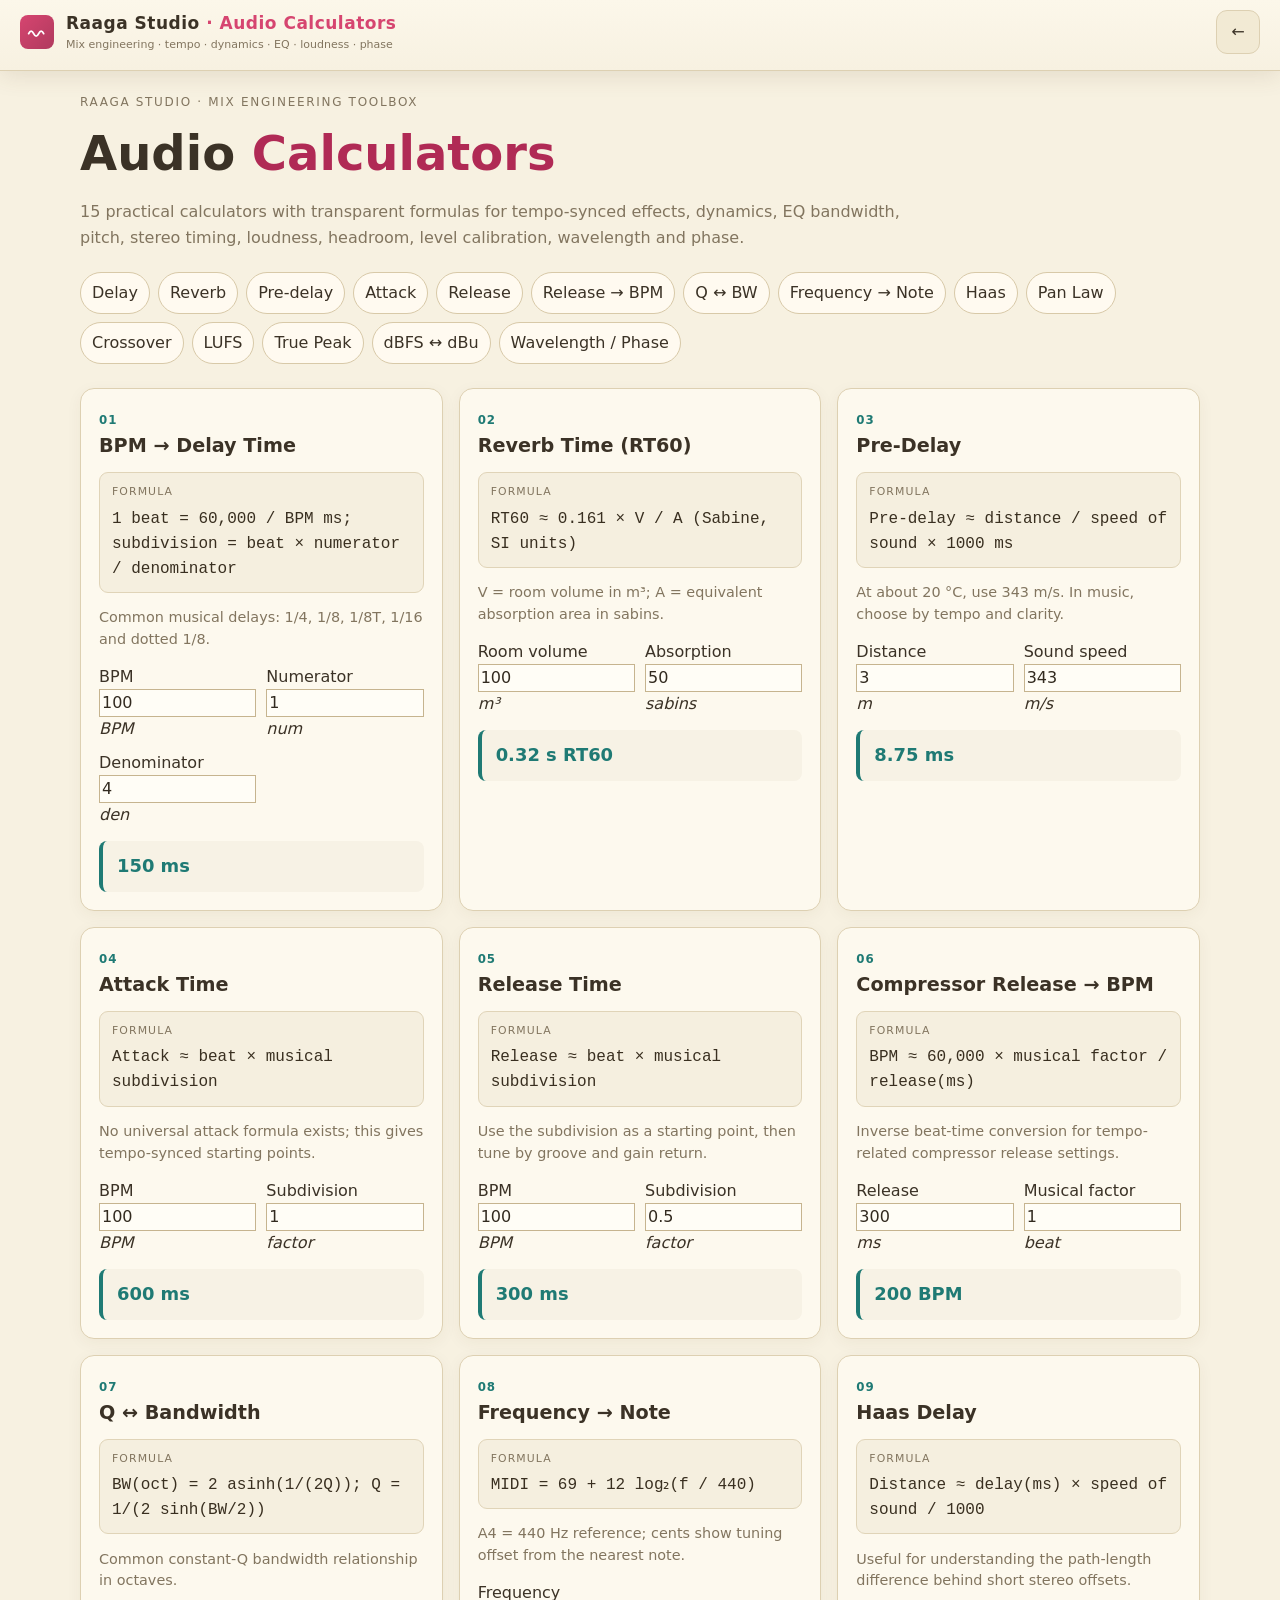
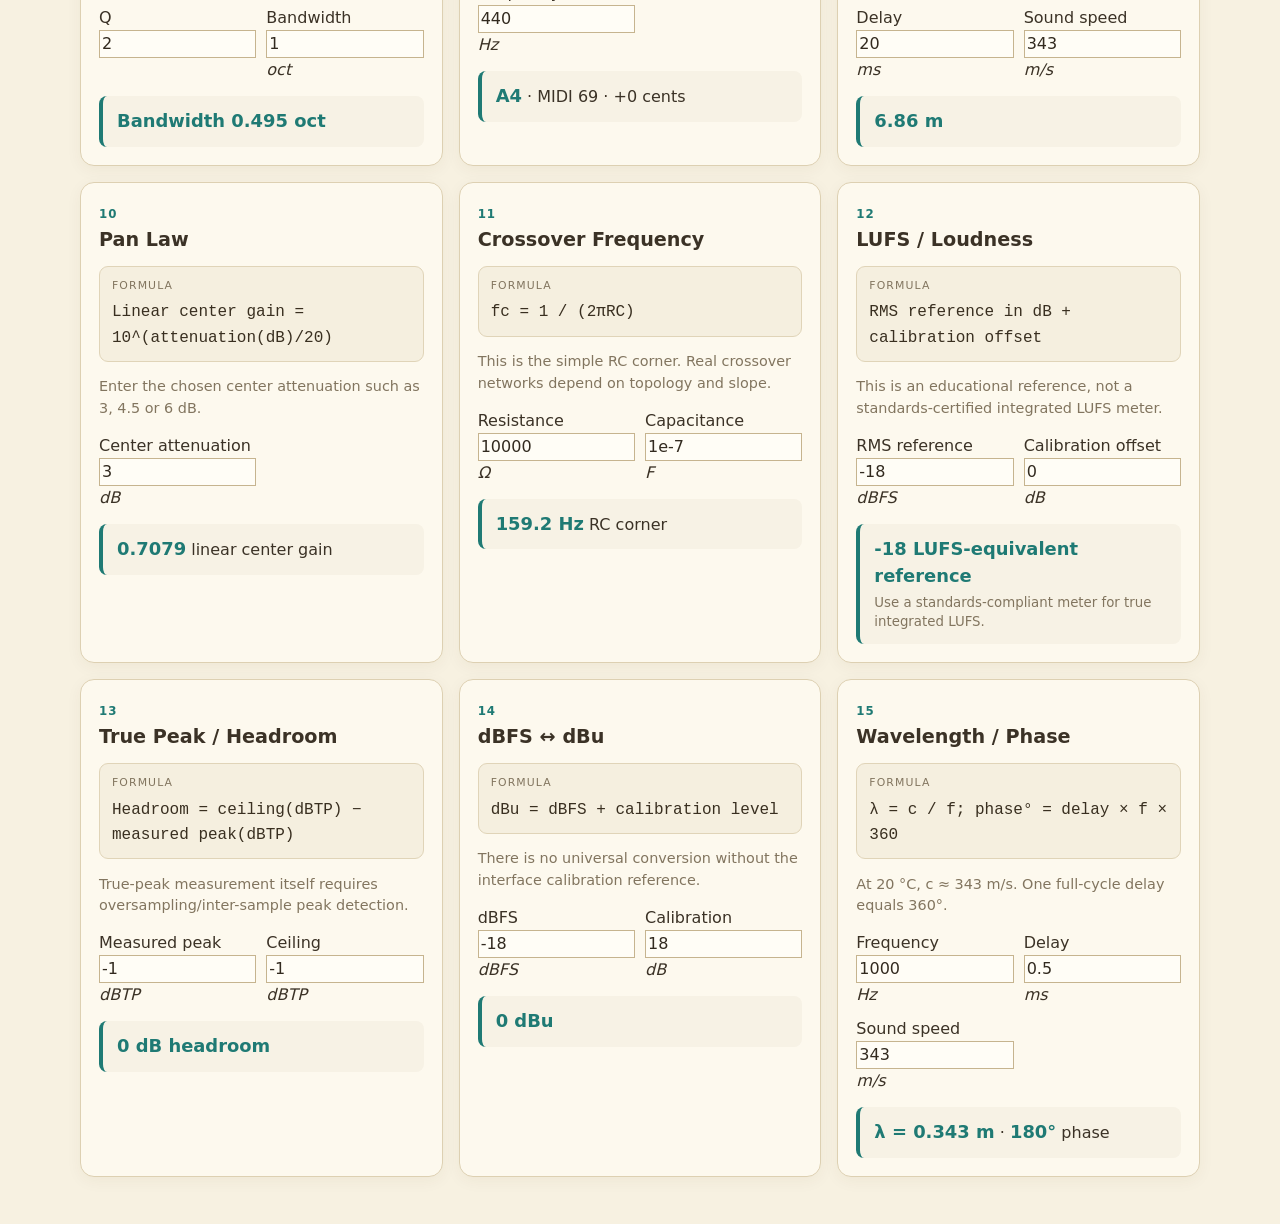
==== audio-calculators.html @ 1415c689 "Add standalone audio calculators page" ====
<!DOCTYPE html>
<html lang="en">
<head>
  <meta charset="utf-8">
  <meta name="viewport" content="width=device-width, initial-scale=1, viewport-fit=cover">
  <meta name="theme-color" content="#f7f1e1">
  <meta name="color-scheme" content="light">
  <meta name="description" content="Raaga Studio audio calculators for delay, reverb, compression, EQ, loudness, headroom, level calibration and phase.">
  <title>Raaga Studio · Audio Calculators</title>
  <link rel="stylesheet" href="css/style.css">
  <link rel="stylesheet" href="css/audio-calculators.css">
  <link rel="stylesheet" href="css/artistic-theme.css">
</head>
<body>
  <header class="topbar">
    <div class="logo" aria-hidden="true"><svg viewBox="0 0 24 24" fill="none" stroke="#fff" stroke-width="2.2" stroke-linecap="round"><path d="M2 14c2-4 4-4 6 0s4 4 6 0 4-4 6 0"/></svg></div>
    <div class="brand">
      <h1>Raaga Studio <span class="brand-flow">· Audio Calculators</span></h1>
      <p class="tag desktop-tag">Mix engineering · tempo · dynamics · EQ · loudness · phase</p>
      <p class="tag nav-current">Audio Calculators</p>
    </div>
    <a class="nav-menu-btn" href="index.html" aria-label="Back to Raaga Studio" style="display:flex!important;text-decoration:none;color:inherit;align-items:center;justify-content:center;">←</a>
  </header>
  <main id="studio-tools">
    <section class="wrap ac-page">
      <header class="ac-hero">
        <div>
          <p class="ac-kicker">Raaga Studio · Mix engineering toolbox</p>
          <h2>Audio <span>Calculators</span></h2>
          <p class="ac-sub">15 practical calculators with transparent formulas for tempo-synced effects, dynamics, EQ bandwidth, pitch, stereo timing, loudness, headroom, level calibration, wavelength and phase.</p>
        </div>
      </header>
      <div class="ac-jumps" aria-label="Calculator shortcuts">
        <button type="button" data-ac-jump="bpm-delay">Delay</button><button type="button" data-ac-jump="reverb">Reverb</button><button type="button" data-ac-jump="predelay">Pre-delay</button><button type="button" data-ac-jump="attack">Attack</button><button type="button" data-ac-jump="release">Release</button><button type="button" data-ac-jump="release-bpm">Release → BPM</button><button type="button" data-ac-jump="q-bandwidth">Q ↔ BW</button><button type="button" data-ac-jump="frequency-note">Frequency → Note</button><button type="button" data-ac-jump="haas">Haas</button><button type="button" data-ac-jump="pan-law">Pan Law</button><button type="button" data-ac-jump="crossover">Crossover</button><button type="button" data-ac-jump="lufs">LUFS</button><button type="button" data-ac-jump="true-peak">True Peak</button><button type="button" data-ac-jump="dbfs-dbu">dBFS ↔ dBu</button><button type="button" data-ac-jump="wavelength-phase">Wavelength / Phase</button>
      </div>
      <div class="ac-grid" id="ac-grid"></div>
    </section>
  </main>
  <script src="js/audio-calculators.js"></script>
  <script>document.addEventListener('DOMContentLoaded', function(){ if(window.AudioCalculators) AudioCalculators.build(); });</script>
</body>
</html>
---- css/style.css ----
:root {
  /* Base cream theme */
  --bg: #f7f1e1;
  --bg-primary: #f7f1e1;
  --bg-secondary: #f0e8d2;
  --bg-surface: #fbf7ea;
  --bg-card: #fdf9ee;
  --bg-elevated: #fffdf6;
  --panel: #fdf9ee;
  --panel2: #f2ead4;
  --border: #ddd0b2;
  --border-color: #ddd0b2;
  --border-strong: #c6b48f;
  /* Text — high contrast on cream */
  --text: #3b3226;
  --text-primary: #322a1f;
  --text-secondary: #5c5140;
  --text-muted: #82755f;
  --text-disabled: #a99c85;
  --muted: #82755f;
  /* Accent — brand rose, deepened for cream */
  --accent: #d64570;
  --accent-color: #d64570;
  --accent-hover: #e05b83;
  --accent-strong: #b02a52;
  --accent-contrast: #ffffff;
  /* Semantic */
  --gold: #9a6b1a;
  --gold-strong: #7c5210;
  --ok: #2e7d32;
  --success-color: #2e7d32;
  --success-strong: #1b5e20;
  --warn: #9a6b1a;
  --warning-color: #9a6b1a;
  --warning-strong: #7c5210;
  --fail: #c9305a;
  --danger-color: #c9305a;
  --danger-strong: #9c1d43;
  --info-color: #2a5a8a;
  --info-strong: #1d4066;
  --pluta: #7a4fb5;
  --kn-font: "Noto Sans Kannada", "Nirmala UI", "Lohit Kannada", sans-serif;
  /* Inputs */
  --input-bg: #fffdf6;
  --input-text: #322a1f;
  --input-border: #c6b48f;
  --input-placeholder: #8d7f68;
}

* { box-sizing: border-box; }

html { scroll-behavior: smooth; }

body {
  margin: 0;
  min-width: 0;
  overflow-x: hidden;
  background: var(--bg);
  color: var(--text);
  font-family: system-ui, -apple-system, "Segoe UI", Roboto, sans-serif;
  line-height: 1.5;
  -webkit-text-size-adjust: 100%;
}

button, input, select, textarea { font: inherit; }
button, [role="button"] { touch-action: manipulation; -webkit-tap-highlight-color: transparent; }
button:focus-visible, a:focus-visible, input:focus-visible, select:focus-visible, textarea:focus-visible {
  outline: 2px solid var(--accent); outline-offset: 2px;
}
[hidden] { display: none !important; }

.skip-link {
  position: fixed; top: 8px; left: 8px; z-index: 100;
  transform: translateY(-150%);
  background: var(--text); color: var(--bg);
  border-radius: 8px; padding: 8px 12px;
  font-size: 13px; font-weight: 700;
}
.skip-link:focus { transform: translateY(0); }

/* ---------- Top bar ---------- */
.topbar {
  position: sticky; top: 0; z-index: 20;
  display: grid;
  grid-template-columns: auto minmax(0, 1fr) auto;
  grid-template-areas:
    "logo brand menu"
    "tabs tabs tabs";
  align-items: center;
  gap: 8px 12px;
  padding: 10px 20px 8px;
  padding-top: max(10px, env(safe-area-inset-top));
  padding-left: max(20px, env(safe-area-inset-left));
  padding-right: max(20px, env(safe-area-inset-right));
  background: linear-gradient(180deg, #fcf7ea, #f7f1e1);
  border-bottom: 1px solid var(--border);
  box-shadow: 0 5px 22px rgba(96,74,42,.12);
}
.logo {
  grid-area: logo;
  width: 34px; height: 34px; border-radius: 8px;
  background: linear-gradient(135deg, var(--accent), #b03a5e);
  display: flex; align-items: center; justify-content: center;
  flex-shrink: 0;
}
.logo svg { width: 20px; height: 20px; }
.brand {
  grid-area: brand;
  min-width: 0;
}
.brand h1 { margin: 0; font-size: 17px; letter-spacing: .5px; }
.brand h1 .brand-flow { color: var(--accent); }
.brand .tag { margin: 0; font-size: 11px; color: var(--muted); }
.nav-current { display: none; }

.nav-menu-btn {
  grid-area: menu;
  display: none;
  align-items: center;
  justify-content: center;
  width: 44px;
  height: 44px;
  padding: 0;
  color: var(--text);
  background: var(--panel2);
  border: 1px solid var(--border);
  border-radius: 11px;
  cursor: pointer;
}
.nav-menu-bars {
  display: flex;
  flex-direction: column;
  justify-content: center;
  gap: 4px;
  width: 16px;
}
.nav-menu-bars i {
  display: block;
  height: 2px;
  border-radius: 99px;
  background: currentColor;
  transition: transform .18s, opacity .18s;
}
.nav-menu-btn[aria-expanded="true"] .nav-menu-bars i:nth-child(1) {
  transform: translateY(6px) rotate(45deg);
}
.nav-menu-btn[aria-expanded="true"] .nav-menu-bars i:nth-child(2) { opacity: 0; }
.nav-menu-btn[aria-expanded="true"] .nav-menu-bars i:nth-child(3) {
  transform: translateY(-6px) rotate(-45deg);
}

/* ---------- Tabs ---------- */
.tabnav {
  grid-area: tabs;
  display: flex;
  flex-wrap: wrap;
  gap: 4px;
  width: 100%;
  background: var(--panel2);
  padding: 4px;
  border-radius: 10px;
  border: 1px solid var(--border);
}
.tabnav .tab {
  display: inline-flex; align-items: center; justify-content: center; gap: 6px;
  background: transparent;
  color: var(--muted);
  border: none;
  min-height: 36px;
  padding: 7px 12px;
  border-radius: 7px;
  font-size: 12.5px;
  font-weight: 650;
  cursor: pointer;
  white-space: nowrap;
  transition: background .15s, color .15s, transform .15s;
}
.tabnav .tab:hover { color: var(--text); }
.tabnav .tab:active { transform: scale(.97); }
.tabnav .tab.active {
  background: var(--accent);
  color: var(--accent-contrast);
  font-weight: 750;
  box-shadow: 0 4px 14px rgba(228,87,127,.25);
}
.tab-icon { display: none; font-size: 18px; line-height: 1; }
.tab-label.mobile { display: none; }

@media (min-width: 1500px) {
  .topbar {
    grid-template-areas: "logo brand tabs";
    grid-template-columns: auto auto minmax(0, 1fr);
    padding-bottom: 10px;
  }
  .tabnav { width: auto; justify-content: flex-end; flex-wrap: nowrap; }
}

/* ---------- Layout ---------- */
.wrap { max-width: 1160px; margin: 0 auto; padding: 22px 20px 60px; }
h2.sec { font-size: 15px; color: var(--muted); font-weight: 600; margin: 26px 0 10px; text-transform: uppercase; letter-spacing: 1px; }

/* ---------- Input / output columns ---------- */
.cols { display: grid; grid-template-columns: 1fr 1fr; gap: 16px; }
@media (max-width: 820px) { .cols { grid-template-columns: 1fr; } }

.panel { background: var(--panel); border: 1px solid var(--border); border-radius: 12px; padding: 14px; }

textarea {
  width: 100%; min-height: 300px; resize: vertical;
  background: var(--panel2); color: var(--text);
  border: 1px solid var(--border); border-radius: 10px;
  padding: 12px; font-size: 19px; font-family: var(--kn-font); line-height: 1.9;
}
textarea:focus { outline: 2px solid var(--accent); outline-offset: -1px; }

.output { min-height: 300px; }
.outline {
  border-bottom: 1px solid var(--border); padding: 10px 2px 14px;
  font-family: var(--kn-font); font-size: 19px; line-height: 1.9;
  position: relative;
}
.outline:last-child { border-bottom: none; }
.outline .line-head {
  display: flex; align-items: center; justify-content: space-between; gap: 8px; margin-bottom: 4px;
}
.outline .line-no { color: var(--muted); font-size: 11px; display: block; font-family: system-ui; }
.outline .copy-line {
  font-family: system-ui; font-size: 11px; padding: 4px 8px; min-height: 28px;
}

.sym {
  font-family: var(--kn-font); font-size: 21px;
  display: flex; flex-wrap: wrap; gap: 2px 1px; align-items: flex-end;
  line-height: 1.2;
}
.sym .ak {
  display: inline-flex; flex-direction: column; align-items: center; justify-content: flex-end;
  vertical-align: bottom; min-width: 1.1em;
}
.sym .ak .badge {
  display: block; text-align: center; font-size: 12px; line-height: 1.1; font-family: system-ui; height: 15px;
  user-select: none; -webkit-user-select: none;
}
.sym .ak .ch { display: block; line-height: 1.25; }
.sym .laghu .badge { color: var(--ok); }
.sym .guru .badge { color: var(--gold); }
.sym .pluta .badge { color: var(--pluta); }
.sym .none .badge { color: transparent; }
.sym .sp { display: inline-flex; width: .5em; height: 1px; }
.legend { font-size: 11px; color: var(--muted); }

.metra-line { margin-top: 6px; font-size: 13px; color: var(--muted); font-family: system-ui; display: flex; align-items: center; gap: 8px; flex-wrap: wrap; }
.metra-line b { color: var(--text); }

.prosody-flash {
  position: fixed; bottom: max(18px, env(safe-area-inset-bottom)); left: 50%; z-index: 60;
  max-width: calc(100vw - 28px); padding: 10px 18px;
  color: var(--text); background: #fffdf6; border: 1px solid var(--accent); border-radius: 12px;
  box-shadow: 0 8px 30px rgba(96,74,42,.28); font-size: 12px; text-align: center;
  opacity: 0; pointer-events: none; transform: translateX(-50%) translateY(20px); transition: all .2s;
}
.prosody-flash.show { opacity: 1; transform: translateX(-50%) translateY(0); }

/* ---------- controls ---------- */
.controls { display: flex; flex-wrap: wrap; gap: 10px; align-items: center; margin: 14px 0 4px; }
.chk { display: inline-flex; align-items: center; gap: 8px; cursor: pointer; font-size: 14px; color: var(--text); user-select: none; }
.chk input { width: 16px; height: 16px; accent-color: var(--accent); }
.btn {
  background: var(--panel2); color: var(--text-primary); border: 1px solid var(--border-strong);
  padding: 8px 14px; border-radius: 9px; font-size: 13px; font-weight: 600; cursor: pointer;
  transition: background .15s, border-color .15s, color .15s, filter .15s;
}
.btn:hover { border-color: var(--accent); color: var(--text-primary); }
.btn.primary { background: var(--accent); border-color: var(--accent); color: var(--accent-contrast); font-weight: 750; }
.btn.primary:hover { background: var(--accent-hover); border-color: var(--accent-hover); filter: none; }
.btn:active { transform: scale(.98); }
.btn:focus-visible { outline: 2px solid var(--accent); outline-offset: 2px; }
.btn:disabled { opacity: 0.4; cursor: not-allowed; }
.btn:disabled:hover { border-color: var(--border); }
.hint { font-size: 11px; color: var(--text-muted); }

/* ---------- Inputs — high contrast ---------- */
input[type="text"], input[type="number"], input[type="search"], input[type="email"],
input[type="password"], select, textarea, .pb-textarea, .mc-select {
  color: var(--input-text);
  background: var(--input-bg);
  border: 1px solid var(--input-border);
}
input::placeholder, textarea::placeholder {
  color: var(--input-placeholder);
  opacity: 0.9;
}
input:disabled, select:disabled, textarea:disabled {
  color: var(--text-disabled);
  background: var(--bg-secondary);
  border-color: var(--border-color);
  opacity: 0.7;
}
.mc-select {
  border-color: var(--border-strong);
}
.mc-select:focus, textarea:focus, input:focus, select:focus {
  border-color: var(--accent);
  outline: 2px solid var(--accent);
  outline-offset: -1px;
}
.mc-select option {
  background: var(--bg-secondary);
  color: var(--text-primary);
}

/* ---------- accordion ---------- */
details { background: var(--panel); border: 1px solid var(--border); border-radius: 10px; margin: 6px 0; }
summary { padding: 12px 14px; cursor: pointer; font-weight: 600; color: var(--gold); }
details[open] summary { border-bottom: 1px solid var(--border); }
details .body { padding: 12px 16px; color: var(--muted); font-size: 14px; }
details .body li { margin: 8px 0; }
details .body .ex { color: var(--text); font-family: var(--kn-font); }

/* ---------- legend chips ---------- */
.legend-row { display: flex; gap: 18px; flex-wrap: wrap; margin-bottom: 10px; font-size: 13px; }
.legend-row .chip { display: inline-flex; align-items: center; gap: 7px; color: var(--muted); }
.legend-row .chip .box { font-family: system-ui; font-weight: 700; padding: 2px 8px; border-radius: 5px; background: var(--panel2); }
.laghu-c { color: var(--ok); } .guru-c { color: var(--gold); } .pluta-c { color: var(--pluta); }
.none-c { color: var(--muted); }

/* ==========================================================================
   MASTER CHECK
   ========================================================================== */
.mc-intro {
  color: var(--text-secondary);
  font-size: 14px;
  max-width: 820px;
  margin: 0 0 8px;
  line-height: 1.55;
}

.mc-select {
  background: var(--input-bg);
  color: var(--input-text);
  border: 1px solid var(--border-strong);
  border-radius: 9px;
  padding: 8px 12px;
  font-size: 13px;
  cursor: pointer;
}
.mc-select:focus { outline: 2px solid var(--accent); outline-offset: -1px; border-color: var(--accent); }

.mc-dropzone {
  margin-top: 14px;
  border: 2px dashed var(--border);
  border-radius: 16px;
  background: linear-gradient(180deg, var(--panel), var(--panel2));
  padding: 42px 20px;
  text-align: center;
  cursor: pointer;
  transition: border-color .15s, background .15s, transform .15s;
  color: var(--muted);
}
.mc-dropzone:hover, .mc-dropzone:focus {
  border-color: var(--accent);
  outline: none;
}
.mc-dropzone.dragover {
  border-color: var(--accent);
  background: rgba(228, 87, 127, 0.08);
  transform: scale(1.005);
}
.mc-drop-icon { color: var(--accent); margin-bottom: 8px; opacity: 0.9; }
.mc-drop-title { color: var(--text); font-weight: 600; font-size: 16px; margin-bottom: 4px; }
.mc-drop-sub { font-size: 12px; }

.mc-progress-wrap { margin: 16px 0 8px; }
.mc-progress-track {
  height: 6px; border-radius: 99px;
  background: var(--panel2); border: 1px solid var(--border);
  overflow: hidden;
}
.mc-progress-bar {
  height: 100%; width: 0%;
  background: linear-gradient(90deg, var(--accent), var(--gold));
  transition: width .2s ease;
  border-radius: 99px;
}
.mc-progress-wrap .hint { margin-top: 6px; }

/* file chips */
.mc-files { display: flex; flex-wrap: wrap; gap: 8px; margin: 14px 0; }
.mc-file-chip {
  display: inline-flex; align-items: center; gap: 10px;
  background: var(--panel); border: 1px solid var(--border);
  color: var(--text); border-radius: 999px;
  padding: 6px 12px 6px 14px; font-size: 12px; cursor: pointer;
  transition: border-color .15s, background .15s;
}
.mc-file-chip:hover { border-color: var(--accent); }
.mc-file-chip.active { border-color: var(--accent); background: rgba(228,87,127,0.12); }
.mc-file-chip .nm { max-width: 220px; overflow: hidden; text-overflow: ellipsis; white-space: nowrap; }
.mc-file-chip .sc { color: var(--muted); font-weight: 600; }
.mc-file-chip.done .sc { color: var(--ok); }
.mc-file-chip.err .sc { color: var(--fail); }
.mc-file-chip.run .sc { color: var(--gold); }

/* overview */
.mc-dashboard { margin-top: 10px; }
.mc-overview {
  display: grid;
  grid-template-columns: 180px 1fr;
  gap: 16px;
  margin-bottom: 16px;
}
@media (max-width: 700px) {
  .mc-overview { grid-template-columns: 1fr; }
}

.mc-score-card {
  background: var(--panel);
  border: 1px solid var(--border);
  border-radius: 16px;
  padding: 20px 16px;
  text-align: center;
  position: relative;
  overflow: hidden;
}
.mc-score-card::before {
  content: '';
  position: absolute; inset: 0;
  background: radial-gradient(circle at 50% 0%, rgba(228,87,127,0.18), transparent 70%);
  pointer-events: none;
}
.mc-score-card.grade-a::before { background: radial-gradient(circle at 50% 0%, rgba(123,196,127,0.22), transparent 70%); }
.mc-score-card.grade-b::before { background: radial-gradient(circle at 50% 0%, rgba(123,196,127,0.14), transparent 70%); }
.mc-score-card.grade-c::before { background: radial-gradient(circle at 50% 0%, rgba(224,179,106,0.18), transparent 70%); }
.mc-score-card.grade-d::before,
.mc-score-card.grade-f::before { background: radial-gradient(circle at 50% 0%, rgba(228,87,127,0.22), transparent 70%); }

.mc-grade {
  font-size: 56px; font-weight: 800; line-height: 1;
  letter-spacing: -1px;
}
.grade-a .mc-grade { color: var(--ok); }
.grade-b .mc-grade { color: #43a058; }
.grade-c .mc-grade { color: var(--gold); }
.grade-d .mc-grade,
.grade-f .mc-grade { color: var(--fail); }

.mc-score-num {
  font-size: 22px; font-weight: 700; margin-top: 4px;
}
.mc-score-num span { font-size: 13px; color: var(--muted); font-weight: 500; }
.mc-grade-label { font-size: 11px; color: var(--muted); margin-top: 8px; line-height: 1.35; }

.mc-overview-meta {
  background: var(--panel);
  border: 1px solid var(--border);
  border-radius: 16px;
  padding: 16px 18px;
}
.mc-overview-meta h3 {
  margin: 0 0 12px;
  font-size: 16px;
  font-weight: 600;
  word-break: break-all;
}
.mc-meta-grid {
  display: grid;
  grid-template-columns: repeat(auto-fill, minmax(140px, 1fr));
  gap: 8px 14px;
}
.mc-meta-grid .mi {
  display: flex; flex-direction: column; gap: 1px;
}
.mc-meta-grid .k { font-size: 10px; text-transform: uppercase; letter-spacing: .6px; color: var(--muted); }
.mc-meta-grid .v { font-size: 13px; font-weight: 600; color: var(--text); }

.mc-summary-pills {
  display: flex; flex-wrap: wrap; gap: 8px;
  margin-top: 14px;
}
.mc-summary-pills .pill {
  font-size: 12px; font-weight: 600;
  padding: 5px 10px; border-radius: 999px;
  border: 1px solid var(--border);
  background: var(--panel2);
}
.mc-summary-pills .pill.pass { color: var(--ok); border-color: rgba(123,196,127,0.35); }
.mc-summary-pills .pill.warn { color: var(--gold); border-color: rgba(224,179,106,0.35); }
.mc-summary-pills .pill.fail { color: var(--fail); border-color: rgba(228,87,127,0.35); }

/* viz */
.mc-viz { margin-bottom: 16px; }
.mc-viz-head {
  display: flex; align-items: center; justify-content: space-between;
  margin-bottom: 10px; gap: 10px; flex-wrap: wrap;
}
.mc-viz h3, .mc-platforms h3 {
  margin: 0; font-size: 14px; font-weight: 600; color: var(--text);
}
.mc-viz-legend { display: flex; gap: 12px; font-size: 11px; color: var(--muted); }
.mc-viz-legend .clip-leg::before,
.mc-viz-legend .sil-leg::before {
  content: ''; display: inline-block; width: 10px; height: 10px;
  border-radius: 2px; margin-right: 5px; vertical-align: -1px;
}
.mc-viz-legend .clip-leg::before { background: rgba(199,58,99,0.75); }
.mc-viz-legend .sil-leg::before { background: rgba(46,125,50,0.45); }

.mc-canvas {
  width: 100%;
  display: block;
  border-radius: 10px;
  background: #fbf7ea;
  border: 1px solid var(--border);
  margin-bottom: 8px;
}
.mc-canvas.spec { margin-bottom: 0; }
.mc-canvas.spectrum-curve, .mc-canvas.corr-curve { margin-top: 10px; }

/* platforms */
.mc-platforms { margin-bottom: 16px; }
.mc-platforms .hint { margin: 6px 0 12px; display: block; }
.mc-plat-grid {
  display: grid;
  grid-template-columns: repeat(auto-fill, minmax(150px, 1fr));
  gap: 10px;
}
.mc-plat {
  background: var(--panel2);
  border: 1px solid var(--border);
  border-radius: 12px;
  padding: 12px;
}
.mc-plat .pn { font-weight: 700; font-size: 13px; margin-bottom: 2px; }
.mc-plat .pt { font-size: 11px; color: var(--muted); margin-bottom: 8px; }
.mc-plat .pa { font-size: 13px; font-weight: 600; }
.mc-plat.up .pa { color: var(--ok); }
.mc-plat.down .pa { color: var(--fail); }
.mc-plat.ok .pa { color: var(--gold); }
.pg-bar {
  margin-top: 8px; height: 4px; border-radius: 99px;
  background: rgba(80,60,30,.1); overflow: hidden;
}
.pg-fill {
  height: 100%; border-radius: 99px;
  background: var(--accent);
}
.mc-plat.up .pg-fill { background: var(--ok); }
.mc-plat.down .pg-fill { background: var(--fail); }
.mc-plat.ok .pg-fill { background: var(--gold); width: 8% !important; }

/* category strip */
.mc-cat-strip {
  display: grid;
  grid-template-columns: repeat(auto-fill, minmax(140px, 1fr));
  gap: 8px;
  margin-bottom: 18px;
}
.mc-cat-chip {
  background: var(--panel);
  border: 1px solid var(--border);
  border-radius: 10px;
  padding: 10px 12px;
  display: flex; flex-direction: column; gap: 4px;
}
.mc-cat-chip .cn { font-size: 11px; color: var(--muted); line-height: 1.3; }
.mc-cat-chip .cs { font-size: 20px; font-weight: 700; }
.mc-cat-chip.pass { border-color: rgba(123,196,127,0.35); }
.mc-cat-chip.pass .cs { color: var(--ok); }
.mc-cat-chip.warn { border-color: rgba(224,179,106,0.35); }
.mc-cat-chip.warn .cs { color: var(--gold); }
.mc-cat-chip.fail { border-color: rgba(228,87,127,0.35); }
.mc-cat-chip.fail .cs { color: var(--fail); }

/* detailed checks */
.mc-acc summary {
  display: flex; align-items: center; gap: 10px;
  color: var(--text);
  list-style: none;
}
.mc-acc summary::-webkit-details-marker { display: none; }
.mc-acc summary .dot {
  width: 9px; height: 9px; border-radius: 50%;
  background: var(--muted); flex-shrink: 0;
}
.mc-acc.pass summary .dot { background: var(--ok); }
.mc-acc.warn summary .dot { background: var(--gold); }
.mc-acc.fail summary .dot { background: var(--fail); }
.mc-acc summary .t { flex: 1; font-weight: 600; font-size: 14px; }
.mc-acc summary .badge {
  font-size: 11px; font-weight: 700;
  padding: 3px 9px; border-radius: 999px;
  background: var(--panel2); color: var(--muted);
  border: 1px solid var(--border);
}
.mc-acc.pass summary .badge { color: var(--ok); border-color: rgba(123,196,127,0.3); }
.mc-acc.warn summary .badge { color: var(--gold); border-color: rgba(224,179,106,0.3); }
.mc-acc.fail summary .badge { color: var(--fail); border-color: rgba(228,87,127,0.3); }

.mc-check {
  border-left: 3px solid var(--border);
  padding: 10px 12px;
  margin: 8px 0;
  background: var(--panel2);
  border-radius: 0 10px 10px 0;
}
.mc-check.pass { border-left-color: var(--ok); }
.mc-check.warn { border-left-color: var(--gold); }
.mc-check.fail { border-left-color: var(--fail); }

.mc-check-top {
  display: flex; flex-wrap: wrap; align-items: baseline; gap: 8px 12px;
}
.mc-check-top .st-icon { font-size: 12px; }
.mc-check-top .cn { font-weight: 600; color: var(--text); font-size: 13px; flex: 1; min-width: 120px; }
.mc-check-top .cv { font-size: 13px; color: var(--gold); font-variant-numeric: tabular-nums; }
.mc-check .cd { margin: 6px 0 0; font-size: 12px; color: var(--muted); }
.mc-check .crec {
  margin: 8px 0 0;
  font-size: 12px;
  color: var(--text);
  background: rgba(224,179,106,0.08);
  border: 1px solid rgba(224,179,106,0.2);
  border-radius: 8px;
  padding: 8px 10px;
}

/* meters */
.mc-meter { margin-top: 8px; }
.mc-meter .track {
  position: relative;
  height: 8px; border-radius: 99px;
  background: rgba(80,60,30,.1);
  overflow: hidden;
}
.mc-meter .fill {
  height: 100%; border-radius: 99px;
  background: var(--ok);
  transition: width .3s ease;
}
.mc-meter.warn .fill { background: var(--gold); }
.mc-meter.fail .fill { background: var(--fail); }
.mc-meter .limit {
  position: absolute; top: 0; bottom: 0; width: 2px;
  background: rgba(59,50,38,0.5);
}
.mc-meter .limit.ok { background: var(--ok); }
.mc-meter .limit.low { background: var(--fail); }
.mc-meter .mlab {
  display: flex; justify-content: space-between;
  font-size: 10px; color: var(--muted); margin-top: 3px;
}

/* feature grid */
.mc-feature-grid {
  display: grid;
  grid-template-columns: repeat(auto-fill, minmax(240px, 1fr));
  gap: 10px;
  margin-top: 8px;
}
.mc-feat h4 {
  margin: 0 0 6px;
  font-size: 13px;
  color: var(--gold);
}
.mc-feat p {
  margin: 0;
  font-size: 12px;
  color: var(--muted);
  line-height: 1.45;
}

/* ─── Player + Timeline — exact location UI ────────────────────────────── */
.mc-player { margin-bottom: 16px; }
.mc-player-head { display:flex; align-items:center; justify-content:space-between; gap:12px; flex-wrap:wrap; margin-bottom:10px; }
.mc-player h3 { margin:0; font-size:14px; }
.mc-player audio { margin:8px 0; }
.mc-player-legend { display:flex; gap:12px; flex-wrap:wrap; font-size:11px; color:var(--muted); }
.mc-player-legend .pl { display:inline-flex; align-items:center; gap:5px; }
.mc-player-legend .dot { width:9px; height:9px; border-radius:50%; display:inline-block; }
.mc-player-legend .dot.clip { background:#c73a63; }
.mc-player-legend .dot.tp { background:#c9971c; }
.mc-player-legend .dot.click { background:#a89a1e; }
.mc-player-legend .dot.phase { background:#7a4fb5; }
.mc-player-legend .dot.abrupt { background:#c96a1e; }

/* timeline */
.mc-timeline { margin-bottom:16px; }
.mc-timeline.no-issues { border-style:dashed; }
.mc-tl-track { position:relative; height:42px; background:#f6efdb; border:1px solid var(--border); border-radius:10px; margin:8px 0 12px; overflow:hidden; }
.mc-tl-track .tl-bg { position:absolute; inset:0; background: linear-gradient(90deg, rgba(224,179,106,0.06), rgba(228,87,127,0.06)); }
.tl-marker { position:absolute; top:0; bottom:0; width:3px; border:none; cursor:pointer; padding:0; transform:translateX(-50%); }
.tl-marker.clip { background:#c73a63; }
.tl-marker.truepeak { background:#c9971c; width:3px; }
.tl-marker.click { background:#a89a1e; width:4px; border-radius:2px; }
.tl-marker.phase { background:rgba(122,79,181,0.85); width:8px; opacity:0.75; }
.tl-marker.abrupt-start, .tl-marker.abrupt-end, .tl-marker.abrupt { background:#c96a1e; width:3px; }
.tl-marker.fail { box-shadow:0 0 8px currentColor; }
.tl-marker .tl-tip { position:absolute; bottom:100%; left:50%; transform:translateX(-50%); white-space:nowrap; font-size:10px; background:var(--panel2); color:var(--text); border:1px solid var(--border); padding:2px 6px; border-radius:6px; opacity:0; pointer-events:none; transition:opacity .15s; margin-bottom:4px; }
.tl-marker:hover .tl-tip { opacity:1; }
.tl-playhead { position:absolute; top:0; bottom:0; width:2px; background:#3b3226; box-shadow:0 0 6px rgba(59,50,38,.5); pointer-events:none; z-index:5; }

.mc-tl-list { display:flex; flex-direction:column; gap:8px; }
.tl-group { display:flex; gap:10px; align-items:flex-start; flex-wrap:wrap; }
.tl-glabel { font-size:12px; font-weight:700; color:var(--text); min-width:180px; }
.tl-tags { display:flex; flex-wrap:wrap; gap:6px; }

.mc-time-tag { background:var(--panel2); color:var(--text); border:1px solid var(--border); border-radius:999px; padding:3px 10px; font-size:11px; cursor:pointer; font-variant-numeric:tabular-nums; transition:border-color .15s, background .15s; }
.mc-time-tag:hover { border-color:var(--accent); background:rgba(228,87,127,0.12); }
.mc-time-tag.fail { border-color:rgba(178,42,80,0.45); color:#a82549; }
.mc-time-tag.warn { border-color:rgba(154,107,26,0.45); color:#8a5d14; }
.mc-time-tag.clip { border-color:rgba(228,87,127,0.5); }
.mc-time-tag.truepeak { border-color:rgba(224,179,106,0.5); }
.mc-time-tag.click { border-color:rgba(212,192,90,0.6); }
.mc-time-tag.phase { border-color:rgba(122,79,181,0.6); color:#6a3d9a; }
.mc-time-tag.sm { padding:2px 8px; font-size:10px; }
.mc-time-tag.sm:hover { transform:translateY(-1px); }

.loc-list { display:flex; flex-wrap:wrap; gap:5px; margin-top:8px; }
.mc-check .cd.loc { color:var(--gold); font-size:12px; margin-top:6px; }
.mc-viz-legend .tp-leg::before, .mc-viz-legend .click-leg::before, .mc-viz-legend .phase-leg::before { content:''; display:inline-block; width:10px; height:10px; border-radius:2px; margin-right:5px; vertical-align:-1px; }
.mc-viz-legend .tp-leg::before { background:#c9971c; }
.mc-viz-legend .click-leg::before { background:#a89a1e; }
.mc-viz-legend .phase-leg::before { background:rgba(122,79,181,0.75); }

/* ==========================================================================
   RESPONSIVE / SMARTPHONE — Master Check, Mix Check, Charts, All Tools
   ========================================================================== */

/* Canvas graphs: responsive height + full-width on mobile */
.mc-canvas {
  width: 100% !important;
  height: auto !important;
  max-height: 200px;
  touch-action: manipulation;
}
@media (max-width: 760px) {
  .mc-canvas { max-height: 140px; }
}
@media (max-width: 420px) {
  .mc-canvas { max-height: 110px; }
}

/* Timeline track: responsive */
.mc-tl-track {
  height: 36px;
  min-height: 36px;
  overflow-x: auto;
  -webkit-overflow-scrolling: touch;
}

/* Timeline markers: larger touch targets on mobile */
@media (max-width: 760px) {
  .tl-marker {
    width: 5px;
    min-height: 30px;
  }
  .tl-marker.click { width: 6px; }
  .tl-marker.phase { width: 10px; }
}

/* Time tags: bigger touch targets */
.mc-time-tag {
  min-height: 34px;
  display: inline-flex;
  align-items: center;
}
@media (max-width: 760px) {
  .mc-time-tag {
    min-height: 40px;
    padding: 6px 12px;
    font-size: 12px;
  }
  .mc-time-tag.sm {
    padding: 5px 10px;
    font-size: 11px;
  }
}

/* Player audio element: touch friendly */
.mc-player audio {
  border-radius: 8px;
  max-height: 48px;
}

/* Dropzone: larger touch target on mobile */
@media (max-width: 760px) {
  .mc-dropzone {
    padding: 32px 16px;
    min-height: 140px;
    display: flex;
    flex-direction: column;
    align-items: center;
    justify-content: center;
  }
  .mc-drop-icon svg {
    width: 40px;
    height: 40px;
  }
}

/* Controls row: wrap nicely, full-width on mobile */
@media (max-width: 760px) {
  .controls {
    gap: 6px;
  }
  .controls .btn {
    min-height: 44px;
    flex: 1 1 auto;
    min-width: 0;
    padding: 10px 10px;
    font-size: 13px;
  }
  .mc-controls {
    display: grid;
    grid-template-columns: 1fr 1fr;
    gap: 8px;
  }
  .mc-controls .btn.primary {
    grid-column: 1 / -1;
  }
  .mc-controls .mc-select {
    grid-column: 1 / -1;
  }
  .mc-controls .btn:disabled {
    min-height: 44px;
  }
}

/* Genre selects: full-width on mobile */
@media (max-width: 760px) {
  .mc-controls .mc-select,
  .mx-numbers + .mc-controls .mc-select {
    width: 100%;
  }
}

/* Number cards: 2-column on small screens */
@media (max-width: 420px) {
  .mx-numbers {
    grid-template-columns: 1fr 1fr;
  }
  .mx-num {
    padding: 10px 8px;
  }
  .mx-num-v {
    font-size: 18px;
  }
}

/* Comparison table: better horizontal scroll */
.mc-mixcmp {
  -webkit-overflow-scrolling: touch;
  border-radius: 12px;
}
.mc-cmp-table {
  min-width: 560px;
}
@media (max-width: 760px) {
  .mc-cmp-table th,
  .mc-cmp-table td {
    padding: 6px 8px;
    font-size: 12px;
    white-space: nowrap;
  }
}

/* Platform grid: 2-col on phones */
@media (max-width: 420px) {
  .mc-plat-grid {
    grid-template-columns: 1fr 1fr;
    gap: 8px;
  }
  .mc-plat {
    padding: 10px;
  }
}

/* Category strip: 3-col on medium, 2 on small */
@media (max-width: 600px) {
  .mc-cat-strip {
    grid-template-columns: repeat(3, minmax(0, 1fr));
    gap: 6px;
  }
  .mc-cat-chip {
    padding: 8px 8px;
  }
  .mc-cat-chip .cs {
    font-size: 16px;
  }
}
@media (max-width: 420px) {
  .mc-cat-strip {
    grid-template-columns: 1fr 1fr;
  }
}

/* Release checklist: single-col on narrow phones */
@media (max-width: 420px) {
  .mc-rel-grid {
    grid-template-columns: 1fr;
  }
}

/* Feature grid: single-col on small phones */
@media (max-width: 420px) {
  .mc-feature-grid {
    grid-template-columns: 1fr;
  }
}

/* Score card: smaller on very narrow screens */
@media (max-width: 420px) {
  .mc-grade {
    font-size: 44px;
  }
  .mc-score-num {
    font-size: 18px;
  }
  .mc-score-card {
    padding: 16px 12px;
  }
}

/* Summary pills: wrap */
.mc-summary-pills {
  gap: 6px;
}
@media (max-width: 420px) {
  .mc-summary-pills .pill {
    font-size: 11px;
    padding: 4px 8px;
  }
}

/* Accordion detailed checks: better mobile */
@media (max-width: 760px) {
  .mc-check {
    padding: 8px 10px;
  }
  .mc-check-top {
    gap: 6px 8px;
  }
  .mc-check-top .cn {
    font-size: 12px;
    min-width: 100px;
  }
  .mc-check-top .cv {
    font-size: 12px;
  }
  .mc-check .crec {
    font-size: 11px;
    padding: 6px 8px;
  }
  .mc-acc summary .badge {
    font-size: 10px;
    padding: 2px 7px;
  }
  .mc-acc summary .t {
    font-size: 13px;
  }
  .loc-list {
    gap: 4px;
  }
}

/* Mix Check number cards on phones */
@media (max-width: 500px) {
  .mx-numbers {
    grid-template-columns: repeat(3, minmax(0, 1fr));
    gap: 6px;
  }
}
@media (max-width: 420px) {
  .mx-numbers {
    grid-template-columns: 1fr 1fr;
  }
  .mx-num-v {
    font-size: 18px;
  }
  .mx-num-a {
    font-size: 9px;
  }
}

/* Mix check checks: mobile */
@media (max-width: 760px) {
  .mx-check {
    padding: 8px 10px;
  }
  .mx-c-top {
    gap: 6px 8px;
  }
  .mx-c-name {
    font-size: 12px;
  }
  .mx-c-val {
    font-size: 12px;
  }
  .mx-c-target {
    font-size: 10px;
  }
  .mx-c-advice {
    font-size: 11px;
    padding: 6px 8px;
  }
}

/* Song Studio: card grid single-col on phones */
@media (max-width: 420px) {
  .ss-card {
    padding: 12px;
  }
  .ss-card-title {
    font-size: 14px;
  }
  .ss-form-grid {
    grid-template-columns: 1fr;
  }
  .ss-chk-cols {
    grid-template-columns: 1fr;
  }
}

/* Song Studio version add: stack on mobile */
@media (max-width: 760px) {
  .ss-ver-add {
    flex-direction: column;
  }
  .ss-ver-add input {
    width: 100%;
  }
}

/* Prevent zoom on double-tap for interactive elements */
@media (hover: none) and (pointer: coarse) {
  button, [role="button"], .chip-opt,
  .mc-time-tag, .mc-file-chip,
  .ss-card {
    -webkit-touch-callout: none;
  }
}

/* Smooth scrolling for all overflow containers */
.mc-mixcmp, .mc-tl-track, .ss-strip,
.pb-chips {
  -webkit-overflow-scrolling: touch;
  scroll-behavior: smooth;
}

/* Print helpers (when exporting) */
@media print {
  .topbar, .mc-dropzone, .mc-controls, .mc-feature-grid { display: none !important; }
  body { background: #fff; color: #111; }
}

/* ==========================================================================
   SUNO PROMPT BUILDER
   ========================================================================== */
.pb-page { max-width: 1220px; }

.pb-hero {
  position: relative; overflow: hidden;
  display: flex; align-items: center; justify-content: space-between; gap: 28px;
  margin: 8px 0 18px; padding: 26px 28px;
  background:
    radial-gradient(circle at 88% 18%, rgba(214,69,112,.14), transparent 32%),
    linear-gradient(135deg, #f3e7cb, #fdf9ee 62%);
  border: 1px solid #e0cfab; border-radius: 18px;
  box-shadow: 0 18px 50px rgba(96,74,42,.14);
}
.pb-hero::after {
  content: ""; position: absolute; inset: auto -35px -65px auto;
  width: 180px; height: 180px; border: 1px solid rgba(224,179,106,.13); border-radius: 50%;
  box-shadow: 0 0 0 28px rgba(224,179,106,.035), 0 0 0 58px rgba(224,179,106,.025);
}
.pb-hero > div { position: relative; z-index: 1; max-width: 650px; }
.pb-eyebrow {
  display: block; margin-bottom: 7px; color: var(--gold);
  font-size: 10px; font-weight: 800; letter-spacing: 1.5px; text-transform: uppercase;
}
.pb-hero h2 { margin: 0; font-size: clamp(23px, 3.2vw, 36px); line-height: 1.12; letter-spacing: -.6px; }
.pb-hero p { margin: 10px 0 0; max-width: 610px; color: var(--muted); font-size: 14px; }
.pb-hero p strong { color: var(--text); }
.pb-steps {
  position: relative; z-index: 1; display: flex; gap: 8px; flex-shrink: 0;
  list-style: none; margin: 0; padding: 0;
}
.pb-steps li {
  display: flex; align-items: center; gap: 8px; min-width: 104px; padding: 10px;
  background: rgba(255,253,244,.8); border: 1px solid var(--border); border-radius: 11px;
}
.pb-steps b {
  display: grid; place-items: center; width: 26px; height: 26px; flex: 0 0 26px;
  color: var(--accent-contrast, #fff); background: var(--accent); border-radius: 50%; font-size: 12px; font-weight: 800;
}
.pb-steps span { color: var(--muted); font-size: 10px; font-weight: 650; line-height: 1.25; }

.pb-grid { display: grid; grid-template-columns: minmax(0, 1.08fr) minmax(360px, .92fr); gap: 16px; align-items: start; }
.pb-side { display: flex; min-width: 0; flex-direction: column; gap: 16px; }
.pb-form, .pb-output-panel { display: flex; flex-direction: column; gap: 17px; padding: 18px; }

.pb-panel-head {
  display: flex; align-items: center; justify-content: space-between; gap: 14px;
  padding-bottom: 14px; border-bottom: 1px solid var(--border);
}
.pb-panel-head > div { display: flex; align-items: center; gap: 10px; min-width: 0; }
.pb-panel-head h3 { margin: 0; color: var(--text); font-size: 16px; line-height: 1.25; }
.pb-panel-head p { margin: 2px 0 0; color: var(--muted); font-size: 11px; }
.pb-panel-head.compact { padding-bottom: 10px; }
.pb-head-actions { display: flex; gap: 7px; }
.pb-output-jump { display: none; text-decoration: none; }
.pb-output-panel { scroll-margin-top: 80px; }
.pb-step-mark {
  display: grid; place-items: center; width: 31px; height: 31px; flex: 0 0 31px;
  color: var(--gold); background: rgba(224,179,106,.1); border: 1px solid rgba(224,179,106,.28);
  border-radius: 9px; font-size: 12px; font-weight: 850;
}
.btn.subtle { color: var(--muted); background: transparent; }

.pb-field { min-width: 0; margin: 0; padding: 0; border: 0; display: flex; flex-direction: column; gap: 7px; }
.pb-label {
  display: flex; align-items: center; gap: 8px; width: 100%;
  color: var(--muted); font-size: 10px; font-weight: 800; letter-spacing: .85px; text-transform: uppercase;
}
.pb-label em { color: var(--gold); font-style: normal; font-weight: 650; letter-spacing: 0; text-transform: none; }
.pb-pick-count {
  margin-left: auto; padding: 2px 7px; color: var(--muted); background: var(--panel2);
  border: 1px solid var(--border); border-radius: 999px; font-size: 9px; letter-spacing: 0;
}
.pb-pick-count.at-limit { color: var(--gold); border-color: rgba(224,179,106,.42); }
.pb-label-row { display: flex; align-items: center; justify-content: space-between; gap: 10px; }
.pb-label-row .pb-label { width: auto; }
.pb-char-count { color: var(--muted); font-size: 10px; font-variant-numeric: tabular-nums; white-space: nowrap; }
.pb-help { color: var(--muted); font-size: 10px; line-height: 1.35; }

.pb-row { display: grid; grid-template-columns: minmax(0, 1fr) minmax(0, 1fr); gap: 12px; }
.pb-input { width: 100%; }
.pb-chips { display: flex; flex-wrap: wrap; gap: 7px; }
.chip-opt {
  min-height: 32px; padding: 6px 11px;
  color: var(--muted); background: #f1e8d2; border: 1px solid var(--border); border-radius: 999px;
  font-size: 11px; line-height: 1.2; cursor: pointer; transition: border-color .14s, color .14s, background .14s, transform .14s;
}
.chip-opt:hover { color: var(--text); border-color: #b98a94; }
.chip-opt:active { transform: scale(.97); }
.chip-opt.on {
  color: var(--text-primary); background: rgba(214,69,112,.16); border-color: var(--accent);
  box-shadow: inset 0 0 0 1px rgba(228,87,127,.12); font-weight: 700;
}
.chip-opt.on::before { content: "✓"; margin-right: 5px; color: #8f1f42; }

.pb-textarea {
  width: 100%; min-height: 100px; resize: vertical; padding: 11px 12px;
  color: var(--text); background: #fffdf6; border: 1px solid var(--border); border-radius: 10px;
  font-family: system-ui, -apple-system, "Segoe UI", sans-serif; font-size: 13px; line-height: 1.55;
}
.pb-textarea:focus { outline: 2px solid var(--accent); outline-offset: -1px; border-color: transparent; }
.pb-textarea.pb-compact { min-height: 82px; }
.pb-textarea.out { min-height: 138px; color: #4a3d28; background: #f6efdc; }
.pb-textarea.pb-lyrics { min-height: 230px; font-family: var(--kn-font); line-height: 1.7; }
.pb-textarea.is-muted { opacity: .48; }
.pb-mode { display: flex; flex-wrap: wrap; gap: 18px; }

.pb-live {
  display: inline-flex; align-items: center; gap: 6px; flex: 0 0 auto;
  color: var(--ok); font-size: 10px; font-weight: 750; text-transform: uppercase; letter-spacing: .7px;
}
.pb-live i { width: 7px; height: 7px; background: var(--ok); border-radius: 50%; box-shadow: 0 0 0 4px rgba(123,196,127,.1); }
.pb-validation { padding: 9px 11px; border: 1px solid; border-radius: 9px; font-size: 11px; }
.pb-validation.warn { color: var(--gold); background: rgba(224,179,106,.06); border-color: rgba(224,179,106,.23); }
.pb-validation.ready { color: var(--ok); background: rgba(123,196,127,.06); border-color: rgba(123,196,127,.23); }
.pb-output-field { padding-top: 1px; }
.pb-output-field + .pb-output-field { padding-top: 16px; border-top: 1px solid var(--border); }
.pb-inline-actions { display: flex; align-items: center; flex-wrap: wrap; gap: 8px; }
.pb-inline-actions .pb-help { flex: 1; min-width: 150px; }
.pb-instrumental-note {
  margin: 0; padding: 9px 10px; color: var(--gold); background: rgba(224,179,106,.07);
  border-left: 3px solid var(--gold); border-radius: 5px; font-size: 11px;
}
.pb-primary-actions {
  display: grid; grid-template-columns: 1fr 1fr; gap: 8px;
  padding-top: 16px; border-top: 1px solid var(--border);
}
.pb-primary-actions .btn { display: inline-flex; justify-content: center; align-items: center; }
.pb-primary-actions .btn:last-child { grid-column: 1 / -1; min-height: 43px; }
.pb-howto { margin: 0; background: #f6efdc; }
.pb-howto summary { padding: 10px 12px; color: var(--muted); font-size: 11px; }
.pb-howto .body, .pb-howto ol { color: var(--muted); font-size: 11px; }
.pb-howto ol { margin: 0; padding: 10px 14px 12px 30px; }
.pb-howto li { margin: 5px 0; }
.pb-howto strong { color: var(--text); }

.pb-recipes { padding: 16px; }
.pb-save-form {
  display: flex; flex-direction: column; gap: 8px; margin: 12px 0; padding: 12px;
  background: rgba(228,87,127,.055); border: 1px solid rgba(228,87,127,.2); border-radius: 10px;
}
.pb-recipe-list { display: flex; flex-direction: column; gap: 14px; margin-top: 12px; }
.pb-recipe-section { display: flex; flex-direction: column; gap: 7px; }
.pb-recipe-section + .pb-recipe-section { padding-top: 12px; border-top: 1px solid var(--border); }
.pb-recipe-section h4 { margin: 0 0 2px; color: var(--muted); font-size: 9px; letter-spacing: 1px; text-transform: uppercase; }
.pb-recipe {
  display: flex; align-items: center; gap: 8px; padding: 8px;
  background: #f8f1de; border: 1px solid var(--border); border-radius: 10px;
  transition: border-color .14s, transform .14s;
}
.pb-recipe:hover { border-color: #c73a63; transform: translateY(-1px); }
.pb-recipe-load {
  display: flex; flex: 1; min-width: 0; flex-direction: column; gap: 2px;
  padding: 0; color: var(--text); background: none; border: 0; text-align: left; cursor: pointer;
}
.pb-recipe-load span { overflow: hidden; font-size: 12px; font-weight: 700; text-overflow: ellipsis; white-space: nowrap; }
.pb-recipe-load small { color: var(--muted); font-size: 9px; }
.pb-recipe-load:hover span { color: #a02549; }
.pb-recipe-badge {
  flex: 0 0 auto; padding: 2px 6px; color: var(--gold); background: rgba(224,179,106,.07);
  border: 1px solid rgba(224,179,106,.18); border-radius: 999px; font-size: 8px; text-transform: uppercase;
}
.pb-recipe-del {
  width: 28px; height: 28px; flex: 0 0 28px; padding: 0; color: var(--muted);
  background: transparent; border: 1px solid transparent; border-radius: 7px; cursor: pointer;
}
.pb-recipe-del:hover { color: var(--fail); border-color: rgba(228,87,127,.38); }
.pb-empty { margin: 3px 0; padding: 8px 2px; }

.pb-flash {
  position: fixed; bottom: max(18px, env(safe-area-inset-bottom)); left: 50%; z-index: 60;
  max-width: calc(100vw - 28px); padding: 10px 18px;
  color: var(--text); background: #fffdf6; border: 1px solid var(--accent); border-radius: 12px;
  box-shadow: 0 8px 30px rgba(96,74,42,.28); font-size: 12px; text-align: center;
  opacity: 0; pointer-events: none; transform: translateX(-50%) translateY(20px); transition: all .2s;
}
.pb-flash.show { opacity: 1; transform: translateX(-50%) translateY(0); }

@media (max-width: 980px) {
  .pb-hero { align-items: flex-start; }
  .pb-steps { display: none; }
  .pb-grid { grid-template-columns: 1fr; }
}
@media (max-width: 560px) {
  .pb-hero { padding: 21px 18px; border-radius: 14px; }
  .pb-hero h2 { font-size: 25px; }
  .pb-row { grid-template-columns: 1fr; }
  .pb-form, .pb-output-panel { padding: 13px; }
  .pb-panel-head { align-items: flex-start; }
  .pb-panel-head .btn { min-height: 36px; padding-inline: 10px; }
  .pb-output-jump { display: inline-flex; align-items: center; }
  .pb-head-actions { flex-wrap: wrap; justify-content: flex-end; }
  .pb-label-row { align-items: flex-start; }
  .pb-inline-actions { align-items: stretch; }
  .pb-inline-actions .btn { flex: 1 1 auto; justify-content: center; }
  .pb-primary-actions { grid-template-columns: 1fr; }
  .pb-primary-actions .btn:last-child { grid-column: auto; }
  .pb-textarea.pb-lyrics { min-height: 260px; }
}

/* ==========================================================================
   MIX CHECK
   ========================================================================== */
.mx-verdict { margin-bottom: 14px; border-left: 4px solid var(--muted); }
.mx-verdict h3 { margin: 0 0 6px; font-size: 18px; }
.mx-verdict .mx-sub { margin: 0 0 10px; color: var(--muted); font-size: 13px; }
.mx-ready { border-left-color: var(--ok); }
.mx-ready h3 { color: var(--ok); }
.mx-almost { border-left-color: var(--gold); }
.mx-almost h3 { color: var(--gold); }
.mx-fix { border-left-color: var(--fail); }
.mx-fix h3 { color: var(--fail); }
.mx-points { margin: 0; padding-left: 20px; display: flex; flex-direction: column; gap: 5px; font-size: 13px; color: var(--text); }
.mx-clean { margin: 0; color: var(--ok); font-size: 13px; }

.mx-numbers {
  display: grid; grid-template-columns: repeat(auto-fill, minmax(150px, 1fr));
  gap: 10px; margin-bottom: 14px;
}
.mx-num { text-align: center; padding: 14px 10px; }
.mx-num-v { font-size: 22px; font-weight: 800; color: var(--gold); font-variant-numeric: tabular-nums; }
.mx-num-l { font-size: 11px; color: var(--muted); text-transform: uppercase; letter-spacing: .5px; margin-top: 3px; }
.mx-num-a { font-size: 10px; color: var(--muted); opacity: .8; margin-top: 2px; }

.mx-checks h3 { margin: 0 0 4px; font-size: 14px; }
.mx-checks .hint { display: block; margin-bottom: 10px; }
.mx-check {
  display: flex; gap: 10px; padding: 10px 12px; margin: 8px 0;
  background: var(--panel2); border-left: 3px solid var(--border);
  border-radius: 0 10px 10px 0;
}
.mx-check.pass { border-left-color: var(--ok); }
.mx-check.warn { border-left-color: var(--gold); }
.mx-check.fail { border-left-color: var(--fail); }
.mx-ico { font-size: 13px; }
.mx-c-body { flex: 1; }
.mx-c-top { display: flex; justify-content: space-between; gap: 12px; flex-wrap: wrap; }
.mx-c-name { font-weight: 600; font-size: 13px; color: var(--text); }
.mx-c-val { font-size: 13px; color: var(--gold); font-variant-numeric: tabular-nums; }
.mx-c-target { font-size: 11px; color: var(--muted); margin-top: 2px; }
.mx-c-advice { font-size: 12px; color: var(--text); background: rgba(224,179,106,0.08); border: 1px solid rgba(224,179,106,0.2); border-radius: 8px; padding: 7px 9px; margin-top: 7px; }

/* ==========================================================================
   MASTER CHECK — RELEASE CHECKLIST & MIX COMPARISON
   ========================================================================== */
.mc-release { margin-bottom: 16px; border-left: 4px solid var(--muted); }
.mc-release.pass { border-left-color: var(--ok); }
.mc-release.warn { border-left-color: var(--gold); }
.mc-release.fail { border-left-color: var(--fail); }
.mc-rel-head { display: flex; align-items: center; justify-content: space-between; gap: 12px; flex-wrap: wrap; margin-bottom: 8px; }
.mc-rel-head h3 { margin: 0; font-size: 15px; }
.mc-rel-score { font-size: 13px; color: var(--muted); }
.mc-rel-score b { font-size: 26px; font-weight: 800; }
.mc-rel-score.pass b { color: var(--ok); }
.mc-rel-score.warn b { color: var(--gold); }
.mc-rel-score.fail b { color: var(--fail); }
.mc-rel-bar { height: 8px; border-radius: 99px; background: rgba(80,60,30,.1); overflow: hidden; }
.mc-rel-fill { height: 100%; border-radius: 99px; transition: width .5s ease; }
.mc-rel-fill.pass { background: var(--ok); }
.mc-rel-fill.warn { background: var(--gold); }
.mc-rel-fill.fail { background: var(--fail); }
.mc-rel-status { margin: 10px 0 12px; font-size: 13px; font-weight: 600; }
.mc-release.pass .mc-rel-status { color: var(--ok); }
.mc-release.warn .mc-rel-status { color: var(--gold); }
.mc-release.fail .mc-rel-status { color: var(--fail); }
.mc-rel-grid { display: grid; grid-template-columns: repeat(auto-fill, minmax(240px, 1fr)); gap: 8px; }
.mc-rel-item {
  display: flex; gap: 8px; padding: 9px 10px; border-radius: 10px;
  background: var(--panel2); border: 1px solid var(--border);
}
.mc-rel-item.fail { border-color: rgba(228,87,127,0.4); }
.mc-rel-item.warn { border-color: rgba(224,179,106,0.35); }
.mc-rel-ico { font-size: 12px; }
.mc-rel-body { flex: 1; }
.mc-rel-name { font-size: 12px; font-weight: 600; color: var(--text); }
.mc-rel-val { font-size: 11px; color: var(--gold); font-variant-numeric: tabular-nums; margin-top: 1px; }
.mc-rel-advice { font-size: 11px; color: var(--muted); margin-top: 4px; line-height: 1.4; }

.mc-mixcmp { margin-bottom: 16px; }
.mc-cmp-table { width: 100%; border-collapse: collapse; font-size: 13px; margin-top: 6px; }
.mc-cmp-table th, .mc-cmp-table td { text-align: left; padding: 7px 10px; border-bottom: 1px solid var(--border); }
.mc-cmp-table th { color: var(--muted); font-size: 11px; text-transform: uppercase; letter-spacing: .5px; }
.mc-cmp-table td.v { font-variant-numeric: tabular-nums; font-weight: 600; }
.mc-cmp-table td.exp { color: var(--muted); font-size: 11px; }
.mc-cmp-table td.delta-ok { color: var(--ok); }
.mc-cmp-table td.delta-odd { color: var(--gold); }

/* ==========================================================================
   SONG STUDIO
   ========================================================================== */
.ss-strip { margin-bottom: 14px; overflow-x: auto; }
.ss-strip-inner { display: flex; gap: 0; min-width: 640px; }
.ss-stage {
  display: flex; flex-direction: column; align-items: center; gap: 2px;
  padding: 10px 14px; background: var(--panel); border: 1px solid var(--border);
  position: relative; min-width: 96px; flex: 1;
}
.ss-stage:first-child { border-radius: 12px 0 0 12px; }
.ss-stage:last-child { border-radius: 0 12px 12px 0; }
.ss-stage.arrow::after {
  content: '→'; position: absolute; right: -9px; top: 50%; transform: translateY(-50%);
  color: var(--accent); z-index: 2; font-size: 13px;
}
.ss-stage-name { font-size: 11px; color: var(--muted); text-transform: uppercase; letter-spacing: .5px; white-space: nowrap; }
.ss-stage-count {
  font-size: 20px; font-weight: 800; color: var(--muted); font-variant-numeric: tabular-nums;
}
.ss-stage-count.has { color: var(--gold); }

.ss-list { margin: 6px 0 18px; }
.ss-cards { display: grid; grid-template-columns: repeat(auto-fill, minmax(280px, 1fr)); gap: 12px; }
.ss-card { display: flex; flex-direction: column; gap: 8px; transition: border-color .15s; }
.ss-card:hover { border-color: var(--accent); }
.ss-card-top { display: flex; align-items: center; gap: 10px; }
.ss-card-idx {
  width: 30px; height: 30px; border-radius: 9px; flex-shrink: 0;
  background: var(--panel2); border: 1px solid var(--border);
  display: flex; align-items: center; justify-content: center;
  font-size: 13px; font-weight: 700; color: var(--muted);
}
.ss-card-titles { flex: 1; min-width: 0; }
.ss-card-title { font-weight: 700; font-size: 15px; overflow: hidden; text-overflow: ellipsis; white-space: nowrap; }
.ss-card-artist { font-size: 12px; color: var(--muted); overflow: hidden; text-overflow: ellipsis; white-space: nowrap; }
.ss-card-meta { font-size: 12px; color: var(--gold); min-height: 16px; }
.ss-card-bottom {
  display: flex; align-items: center; gap: 10px; flex-wrap: wrap;
  border-top: 1px solid var(--border); padding-top: 8px;
}
.ss-card-progress { font-size: 11px; color: var(--muted); flex: 1; }
.ss-card-date { font-size: 11px; color: var(--muted); }
.ss-card-actions { display: flex; gap: 6px; }

.ss-badge {
  font-size: 10px; font-weight: 700; padding: 3px 9px; border-radius: 999px;
  border: 1px solid var(--border); color: var(--muted); background: var(--panel2);
  white-space: nowrap;
}
.ss-badge.st-idea { color: var(--muted); }
.ss-badge.st-composing { color: #2a6a9a; border-color: rgba(42,106,154,0.4); }
.ss-badge.st-suno { color: #8a7a14; border-color: rgba(138,122,20,0.4); }
.ss-badge.st-mixing { color: #a4621f; border-color: rgba(164,98,31,0.4); }
.ss-badge.st-mastering { color: var(--pluta); border-color: rgba(122,79,181,0.4); }
.ss-badge.st-released { color: var(--ok); border-color: rgba(123,196,127,0.4); }

.ss-empty { text-align: center; padding: 40px 20px; }
.ss-empty h3 { margin: 0 0 6px; }

.ss-editor { margin-top: 6px; display: flex; flex-direction: column; gap: 14px; }
.ss-editor-head { display: flex; align-items: center; justify-content: space-between; gap: 12px; }
.ss-editor-head h3 { margin: 0; font-size: 17px; }
.ss-form-grid {
  display: grid; grid-template-columns: repeat(auto-fill, minmax(200px, 1fr));
  gap: 12px;
}
.ss-field { display: flex; flex-direction: column; gap: 5px; font-size: 12px; color: var(--muted); font-weight: 600; }
.ss-field input, .ss-field select { width: 100%; }
.ss-field textarea { min-height: 70px; }

.ss-chk-cols { display: grid; grid-template-columns: repeat(auto-fit, minmax(250px, 1fr)); gap: 12px; }
.ss-chk h4 { margin: 0 0 10px; font-size: 13px; color: var(--gold); }
.ss-chk { display: flex; flex-direction: column; gap: 4px; }
.ss-chk .chk { font-size: 12.5px; padding: 5px 8px; border-radius: 8px; transition: background .12s; }
.ss-chk .chk:hover { background: rgba(80,60,30,.05); }
.ss-chk .chk.on span { color: var(--ok); }
.ss-chk-progress { margin-top: 6px; font-size: 11px; color: var(--muted); border-top: 1px dashed var(--border); padding-top: 8px; }

.ss-versions h4 { margin: 0 0 10px; font-size: 13px; color: var(--gold); }
.ss-ver-add { display: flex; gap: 8px; flex-wrap: wrap; margin-bottom: 10px; }
.ss-ver-add input { flex: 1; min-width: 140px; }
.ss-versions { display: flex; flex-direction: column; gap: 8px; }
.ss-ver {
  display: flex; align-items: center; gap: 10px;
  background: var(--panel2); border: 1px solid var(--border);
  border-radius: 10px; padding: 8px 12px;
}
.ss-ver-info { flex: 1; display: flex; flex-direction: column; gap: 2px; }
.ss-ver-info b { font-size: 13px; }
.ss-ver-notes { font-size: 12px; color: var(--muted); }
.ss-ver-date { font-size: 10px; color: var(--muted); opacity: .8; }

.btn.sm { padding: 4px 10px; font-size: 11px; border-radius: 7px; }
.btn.danger:hover { border-color: var(--fail); color: var(--fail); }

.ss-flash {
  position: fixed; bottom: 18px; left: 50%; transform: translateX(-50%) translateY(20px);
  background: var(--panel2); color: var(--text); border: 1px solid var(--gold);
  padding: 10px 18px; border-radius: 12px; font-size: 13px; z-index: 60;
  opacity: 0; pointer-events: none; transition: all .2s; box-shadow: 0 8px 30px rgba(96,74,42,.28);
}
.ss-flash.show { opacity: 1; transform: translateX(-50%) translateY(0); }

@media (max-width: 760px) {
  body { padding-bottom: calc(76px + env(safe-area-inset-bottom)); }

  /* Compact brand + hamburger on top; swipeable tool bar on the bottom. */
  .topbar {
    grid-template-areas: "logo brand menu";
    grid-template-columns: auto minmax(0, 1fr) auto;
    min-height: 56px;
    padding: 8px 12px;
    padding-top: max(8px, env(safe-area-inset-top));
    padding-left: max(12px, env(safe-area-inset-left));
    padding-right: max(12px, env(safe-area-inset-right));
    background: rgba(250,245,229,.96);
    backdrop-filter: blur(12px);
    -webkit-backdrop-filter: blur(12px);
  }
  .logo { width: 34px; height: 34px; }
  .brand h1 { font-size: 16px; }
  .brand-flow, .desktop-tag { display: none; }
  .nav-current { display: block; font-size: 12px; color: var(--gold); }
  .nav-menu-btn { display: inline-flex; }
  .tabnav {
    position: fixed; z-index: 50; left: 0; right: 0; bottom: 0;
    display: flex; flex-wrap: nowrap;
    justify-content: flex-start;
    gap: 4px; width: auto;
    padding: 6px 8px calc(6px + env(safe-area-inset-bottom));
    padding-left: max(8px, env(safe-area-inset-left));
    padding-right: max(8px, env(safe-area-inset-right));
    border-width: 1px 0 0; border-radius: 0;
    background: rgba(250,245,229,.97);
    backdrop-filter: blur(16px);
    -webkit-backdrop-filter: blur(16px);
    box-shadow: 0 -8px 26px rgba(96,74,42,.22);
    overflow-x: auto;
    overflow-y: hidden;
    -webkit-overflow-scrolling: touch;
    overscroll-behavior-x: contain;
    scroll-snap-type: x proximity;
    scrollbar-width: none;
  }
  .tabnav::-webkit-scrollbar { display: none; }
  .tabnav .tab {
    flex: 0 0 auto;
    min-width: 68px;
    max-width: 92px;
    min-height: 56px;
    padding: 6px 8px;
    flex-direction: column;
    gap: 3px;
    border-radius: 10px;
    font-size: 10px;
    line-height: 1.05;
    letter-spacing: -.1px;
    scroll-snap-align: center;
  }
  .tabnav .tab.active {
    color: var(--accent-contrast); background: var(--accent);
    box-shadow: 0 2px 10px rgba(228,87,127,.28);
    font-weight: 750;
  }
  .tab-icon { display: block; min-height: 20px; font-size: 19px; font-weight: 700; }
  .tab-icon.kn { font-family: var(--kn-font); }
  .tab-label.desktop { display: none; }
  .tab-label.mobile { display: inline; }

  .wrap { width: 100%; padding: 16px 14px 30px; }
  h2.sec { margin-top: 23px; font-size: 13px; }
  .panel { padding: 12px; border-radius: 11px; }

  .btn, .mc-select { min-height: 44px; }
  .controls { align-items: stretch; gap: 8px; }
  .controls .btn { display: inline-flex; align-items: center; justify-content: center; }
  .mc-controls .mc-select { width: 100%; }
  textarea, .pb-textarea, .mc-select, .ss-field input, .ss-field select { font-size: 16px; }
  textarea { min-height: 210px; padding: 10px; }
  .pb-textarea.out { min-height: 150px; }
  .cols, .pb-grid { gap: 12px; }
  .output { min-height: 220px; }

  .mc-intro { font-size: 13px; }
  .mc-dropzone { padding: 28px 14px; border-radius: 13px; }
  .mc-drop-title { font-size: 15px; }
  .mc-drop-sub { max-width: 280px; margin: 0 auto; line-height: 1.4; }
  .mc-player audio { width: 100%; }
  .mc-cmp-table { min-width: 610px; }
  .mc-mixcmp { overflow-x: auto; }
  .mc-meta-grid { grid-template-columns: repeat(2, minmax(0, 1fr)); }
  .mc-cat-strip { grid-template-columns: repeat(2, minmax(0, 1fr)); }

  .pb-recipes { position: static; }
  .pb-chips { gap: 8px; }
  .chip-opt { min-height: 38px; padding: 8px 12px; }

  .ss-strip-inner { min-width: 580px; }
  .ss-card-actions { width: 100%; }
  .ss-card-actions .btn { flex: 1; }
  .ss-editor-head { align-items: flex-start; }
  .ss-ver { align-items: flex-start; flex-wrap: wrap; }
}

@media (max-width: 420px) {
  .wrap { padding-inline: max(11px, env(safe-area-inset-left)) max(11px, env(safe-area-inset-right)); }
  .brand h1 { font-size: 15px; }
  .tabnav .tab { font-size: 10px; min-width: 64px; }
  .mc-meta-grid, .mc-cat-strip { grid-template-columns: 1fr; }
  .ss-cards { grid-template-columns: 1fr; }
}

/* ==========================================================================
   PRO-EQ — first page: practical FabFilter-style parametric EQ
   ========================================================================== */
.peq-panel {
  background: #f3ebd7; border-color: #d9cbaa; border-radius: 16px;
  padding: 14px; box-shadow: inset 0 0 60px rgba(120,90,40,.07), 0 10px 40px rgba(96,74,42,.14);
  display: flex; flex-direction: column; gap: 10px;
}

/* ---- top toolbar ---- */
.peq-toolbar {
  display: flex; align-items: center; gap: 12px; flex-wrap: wrap;
  padding: 2px 4px;
}
.peq-brand-mini {
  display: inline-flex; align-items: center; gap: 8px;
  font-size: 13px; letter-spacing: .5px; color: var(--muted); font-weight: 600;
}
.peq-brand-mini b { color: #9a6b1a; font-weight: 800; }
.peq-brand-mini .dot {
  width: 8px; height: 8px; border-radius: 50%;
  background: #d9a62a; box-shadow: 0 0 8px rgba(217,166,42,.5);
}
.peq-preset-wrap {
  display: inline-flex; align-items: center; gap: 7px;
  font-size: 11px; color: var(--muted); font-weight: 700;
  text-transform: uppercase; letter-spacing: .6px;
}
.peq-preset-wrap select,
.peq-audiobar select {
  background: #fffdf6; color: var(--text); border: 1px solid #c9b998;
  border-radius: 8px; padding: 7px 9px; font-size: 12px; font-family: inherit;
  cursor: pointer; max-width: 230px;
}
.peq-tool-right { display: flex; align-items: center; gap: 8px; flex-wrap: wrap; margin-left: auto; }
.peq-rangegrp {
  display: inline-flex; background: #fffdf6; border: 1px solid #c9b998;
  border-radius: 9px; padding: 3px; gap: 2px;
}
.peq-btn {
  background: #fffdf6; color: var(--muted); border: 1px solid #c9b998;
  border-radius: 9px; padding: 8px 13px; font-size: 12px; font-weight: 700;
  letter-spacing: .3px; cursor: pointer; font-family: inherit; transition: all .13s;
  min-height: 36px;
}
.peq-btn:hover { color: var(--text); border-color: #a5946f; }
.peq-btn.lit {
  color: #4a3d12; background: #f2c94c; border-color: #e3b52e;
  box-shadow: 0 0 14px rgba(226,181,46,.35);
}
.peq-btn.seg { border: none; background: transparent; padding: 5px 10px; min-height: 28px; border-radius: 6px; }
.peq-btn.seg.lit { background: rgba(226,181,46,.2); color: #8a6410; box-shadow: none; }
.peq-btn.small { padding: 6px 10px; font-size: 11px; min-height: 30px; }
.peq-btn.danger:hover { color: #a02549; border-color: #a02549; }

/* ---- display ---- */
.peq-display {
  position: relative; width: 100%; aspect-ratio: 20 / 9; min-height: 240px;
  background:
    radial-gradient(ellipse at 50% 0%, rgba(217,166,42,.08), transparent 60%),
    #fbf7ea;
  border: 1px solid #d5c7a6; border-radius: 12px; overflow: hidden;
  touch-action: none; cursor: crosshair; outline: none;
}
.peq-display:focus-visible { box-shadow: 0 0 0 2px var(--accent); }
.peq-spectrum {
  position: absolute; inset: 0; width: 100%; height: 100%;
  pointer-events: none;
}
.peq-svg-host { position: absolute; inset: 0; }
.peq-svg { width: 100%; height: 100%; display: block; user-select: none; }

.peq-grid { stroke: rgba(80,60,30,.1); }
.peq-grid.minor { stroke: rgba(80,60,30,.05); }
.peq-grid.zero { stroke: rgba(80,60,30,.32); }
.peq-xlab, .peq-ylab {
  font-size: 9.5px; fill: #776b55;
  font-family: ui-monospace, "SF Mono", "Cascadia Mono", Consolas, monospace;
}
.peq-xlab { text-anchor: middle; }
.peq-ylab { text-anchor: start; }

.peq-total {
  fill: none; stroke: #c9971c; stroke-width: 2.4; stroke-linejoin: round;
  filter: drop-shadow(0 0 6px rgba(217,166,42,.35));
}
.peq-total.off { stroke: #9a8d73; filter: none; stroke-dasharray: 5 4; }
.peq-total.off + * {}

.peq-node { cursor: grab; }
.peq-node.off { opacity: .38; }
.peq-hit { fill: transparent; }
.peq-dot { stroke-width: 2; transition: r .1s; }
.peq-node:hover .peq-dot { filter: drop-shadow(0 0 6px currentColor); }
.peq-node.sel .peq-dot { filter: drop-shadow(0 0 8px rgba(80,60,30,.3)); }
.peq-num {
  font-size: 9px; font-weight: 800; text-anchor: middle; pointer-events: none;
  font-family: ui-monospace, "SF Mono", Consolas, monospace;
}

.peq-tooltip {
  position: absolute; z-index: 6; pointer-events: none;
  background: rgba(255,252,242,.97); border: 1px solid #c9b998; border-radius: 7px;
  padding: 5px 9px; font-size: 11px; white-space: nowrap;
  color: #3b3226; font-family: ui-monospace, "SF Mono", Consolas, monospace;
  box-shadow: 0 8px 24px rgba(96,74,42,.25);
}

/* ---- readout strip ---- */
.peq-readout {
  min-height: 20px; padding: 0 4px; font-size: 12px; color: var(--muted);
  display: flex; align-items: center; gap: 7px;
  font-family: ui-monospace, "SF Mono", Consolas, monospace;
}
.peq-readout b { color: var(--text); }
.peq-readout .dim { color: #8d7f66; font-family: inherit; }
.peq-ro-chip {
  display: inline-block; width: 10px; height: 10px; border-radius: 3px;
  box-shadow: 0 0 6px currentColor; flex-shrink: 0;
}

/* ---- band controls ---- */
.peq-controls {
  background: #f6efdb; border: 1px solid #d5c7a6; border-radius: 12px;
  padding: 10px 12px;
}
.peq-ctl-empty { color: #776b55; font-size: 12px; display: flex; align-items: center; gap: 9px; flex-wrap: wrap; }
.peq-ctl-row { display: flex; align-items: center; gap: 12px; flex-wrap: wrap; }
.peq-band-tag {
  display: inline-flex; align-items: center; justify-content: center;
  width: 26px; height: 26px; border-radius: 50%; flex-shrink: 0;
  background: var(--bc, #f2c94c); color: #2f2a18; font-size: 12px; font-weight: 900;
  box-shadow: 0 0 10px var(--bc, rgba(217,166,42,.55));
}
.peq-ctl-sel {
  display: inline-flex; align-items: center; gap: 6px;
  font-size: 10px; color: var(--muted); font-weight: 700;
  text-transform: uppercase; letter-spacing: .5px;
}
.peq-ctl-sel.hide { display: none; }
.peq-ctl-sel select {
  background: #fffdf6; color: var(--text); border: 1px solid #c9b998;
  border-radius: 8px; padding: 6px 8px; font-size: 12px; font-family: inherit; cursor: pointer;
}
.peq-ctl-knob { display: inline-flex; align-items: center; gap: 7px; min-width: 0; }
.peq-ctl-knob .k {
  font-size: 9.5px; color: #776b55; font-weight: 800; letter-spacing: .8px;
}
.peq-ctl-knob .u { font-size: 10px; color: #776b55; }
.peq-ctl-knob input[type="range"] {
  -webkit-appearance: none; appearance: none; width: 110px; height: 4px;
  border-radius: 99px; background: #d9cbaa; cursor: pointer; outline: none;
}
.peq-ctl-knob input[type="range"]::-webkit-slider-thumb {
  -webkit-appearance: none; width: 14px; height: 14px; border-radius: 50%;
  background: #d9a62a; border: 2px solid #5a4a10; box-shadow: 0 0 8px rgba(217,166,42,.5);
}
.peq-ctl-knob input[type="range"]::-moz-range-thumb {
  width: 12px; height: 12px; border-radius: 50%;
  background: #d9a62a; border: 2px solid #5a4a10;
}
.peq-ctl-knob input[type="range"]:disabled { opacity: .3; cursor: default; }
.peq-ctl-knob input[type="text"] {
  width: 62px; background: #fffdf6; color: var(--text); text-align: right;
  border: 1px solid #c9b998; border-radius: 7px; padding: 5px 7px; font-size: 12px;
  font-family: ui-monospace, "SF Mono", Consolas, monospace;
}
.peq-ctl-knob input[type="text"]:disabled { opacity: .3; }

/* ---- audio bar ---- */
.peq-audiobar {
  display: flex; align-items: center; gap: 10px; flex-wrap: wrap;
  background: #f6efdb; border: 1px solid #d5c7a6; border-radius: 12px;
  padding: 9px 12px;
}
.peq-audio-lab {
  font-size: 9.5px; color: #776b55; font-weight: 800; letter-spacing: 1px;
}
.peq-tgl {
  display: inline-flex; align-items: center; gap: 7px;
  font-size: 12px; color: var(--muted); cursor: pointer;
  user-select: none; font-weight: 600;
}
.peq-tgl input { position: absolute; opacity: 0; pointer-events: none; }
.peq-tgl .tui {
  width: 30px; height: 16px; border-radius: 99px; background: #e6dabd;
  border: 1px solid #c9b998; position: relative; transition: all .15s; flex-shrink: 0;
}
.peq-tgl .tui::after {
  content: ''; position: absolute; top: 2px; left: 2px; width: 10px; height: 10px;
  border-radius: 50%; background: #8d7f66; transition: all .15s;
}
.peq-tgl input:checked + .tui { background: rgba(226,181,46,.25); border-color: #c9971c; }
.peq-tgl input:checked + .tui::after { left: 16px; background: #c9971c; box-shadow: 0 0 6px rgba(217,166,42,.6); }
.peq-tgl input:focus-visible + .tui { outline: 2px solid var(--accent); outline-offset: 2px; }
.peq-outgain { display: inline-flex; align-items: center; gap: 8px; margin-left: auto; }
.peq-outgain .k { font-size: 9.5px; color: #776b55; font-weight: 800; letter-spacing: 1px; }
.peq-outgain input[type="range"] {
  -webkit-appearance: none; appearance: none; width: 100px; height: 4px;
  border-radius: 99px; background: #d9cbaa; cursor: pointer; outline: none;
}
.peq-outgain input[type="range"]::-webkit-slider-thumb {
  -webkit-appearance: none; width: 13px; height: 13px; border-radius: 50%;
  background: #5f5443; border: 2px solid #fffdf6;
}
.peq-outgain input[type="range"]::-moz-range-thumb {
  width: 11px; height: 11px; border-radius: 50%;
  background: #5f5443; border: 2px solid #fffdf6;
}
.peq-outgain span:last-child {
  font-size: 11px; color: var(--text); min-width: 52px; text-align: right;
  font-family: ui-monospace, "SF Mono", Consolas, monospace;
}
.peq-audio-status { font-size: 11px; color: var(--gold); }

/* ---- responsive ---- */
@media (max-width: 760px) {
  .peq-panel { padding: 10px; }
  .peq-toolbar { gap: 8px; }
  .peq-brand-mini { width: 100%; }
  .peq-tool-right { margin-left: 0; width: 100%; }
  .peq-tool-right .peq-btn { flex: 1; }
  .peq-display { aspect-ratio: 4 / 3; min-height: 260px; }
  .peq-ctl-row { gap: 9px; }
  .peq-ctl-knob { width: 100%; }
  .peq-ctl-knob input[type="range"] { flex: 1; width: auto; }
  .peq-outgain { margin-left: 0; width: 100%; }
  .peq-outgain input[type="range"] { flex: 1; width: auto; }
  .peq-xlab, .peq-ylab { font-size: 8.5px; }
}
SHELL — tools drawer, safe areas, desktop/phone polish
   ========================================================================== */

html { overflow-x: hidden; }

main#studio-tools { min-width: 0; }

.wrap {
  padding-left: max(20px, env(safe-area-inset-left));
  padding-right: max(20px, env(safe-area-inset-right));
}

@media (min-width: 1600px) {
  .wrap { max-width: 1280px; }
}

/* Tools drawer (phone) */
.nav-drawer {
  position: fixed;
  inset: 0;
  z-index: 80;
}
.nav-drawer-backdrop {
  position: absolute;
  inset: 0;
  border: 0;
  padding: 0;
  background: rgba(59, 45, 25, .45);
  cursor: pointer;
}
.nav-drawer-sheet {
  position: absolute;
  left: 0;
  right: 0;
  bottom: 0;
  max-height: min(88dvh, 680px);
  overflow: auto;
  -webkit-overflow-scrolling: touch;
  background: linear-gradient(180deg, #fcf7eb, #f4ecd7);
  border: 1px solid var(--border);
  border-bottom: 0;
  border-radius: 20px 20px 0 0;
  padding: 16px 16px calc(20px + env(safe-area-inset-bottom));
  box-shadow: 0 -18px 50px rgba(96,74,42,.3);
}
.nav-drawer-head {
  display: flex;
  align-items: flex-start;
  justify-content: space-between;
  gap: 12px;
  margin-bottom: 14px;
}
.nav-drawer-kicker {
  margin: 0 0 2px;
  color: var(--gold);
  font-size: 10px;
  font-weight: 800;
  letter-spacing: 1.3px;
  text-transform: uppercase;
}
.nav-drawer-head h2 {
  margin: 0;
  font-size: 20px;
  letter-spacing: -.3px;
}
.nav-drawer-close {
  width: 40px;
  height: 40px;
  flex: 0 0 40px;
  border: 1px solid var(--border);
  border-radius: 10px;
  background: var(--panel2);
  color: var(--text);
  font-size: 16px;
  cursor: pointer;
}
.nav-drawer-grid {
  display: grid;
  grid-template-columns: 1fr 1fr;
  gap: 8px;
}
.nav-drawer-item {
  display: flex;
  align-items: flex-start;
  gap: 10px;
  min-height: 72px;
  padding: 11px 12px;
  text-align: left;
  color: var(--text);
  background: var(--panel);
  border: 1px solid var(--border);
  border-radius: 14px;
  cursor: pointer;
  touch-action: manipulation;
  transition: border-color .15s, background .15s;
}
.nav-drawer-item:hover,
.nav-drawer-item.active {
  border-color: var(--accent);
  background: rgba(228, 87, 127, .1);
}
.nav-drawer-ico {
  display: inline-flex;
  align-items: center;
  justify-content: center;
  width: 30px;
  height: 30px;
  flex: 0 0 30px;
  border-radius: 9px;
  background: var(--panel2);
  color: var(--gold);
  font-size: 16px;
}
.nav-drawer-ico.kn { font-family: var(--kn-font); }
.nav-drawer-copy {
  display: flex;
  min-width: 0;
  flex-direction: column;
  gap: 2px;
}
.nav-drawer-copy b {
  font-size: 13px;
  line-height: 1.25;
}
.nav-drawer-copy small {
  color: var(--muted);
  font-size: 11px;
  line-height: 1.3;
}
body.nav-drawer-open { overflow: hidden; }

@media (min-width: 761px) {
  .nav-drawer { display: none !important; }
  body.nav-drawer-open { overflow: auto; }
}

@media (min-width: 520px) {
  .nav-drawer-grid { grid-template-columns: 1fr 1fr 1fr; }
}

/* Keep toasts above the phone tab bar */
@media (max-width: 760px) {
  .ss-flash,
  .pb-flash,
  .prosody-flash,
  .rg-flash,
  .ll-flash {
    bottom: calc(80px + env(safe-area-inset-bottom));
  }

  .wrap {
    padding-left: max(14px, env(safe-area-inset-left));
    padding-right: max(14px, env(safe-area-inset-right));
  }

  .chk { min-height: 44px; }
  summary { min-height: 44px; }

  .mc-file-chip .nm { max-width: 42vw; }

  .ss-strip {
    margin-inline: -2px;
    padding-bottom: 4px;
  }

  .pb-hero-flow,
  .pq-hero-flow { justify-content: flex-start; }
}

/* Landscape phones: shorter chrome, more canvas room */
@media (max-width: 900px) and (max-height: 480px) {
  body { padding-bottom: calc(56px + env(safe-area-inset-bottom)); }
  .tabnav .tab { min-height: 44px; }
  .tab-icon { min-height: 16px; font-size: 15px; }
  .pq-graph-svg { height: 220px; }
}

/* Tablet: keep the top tab row comfortable, never a cramped 11-up grid */
@media (min-width: 761px) and (max-width: 1100px) {
  .tabnav .tab { padding: 7px 10px; font-size: 12px; }
  .wrap { padding-top: 18px; }
}

/* Desktop comfort: bigger hit targets on hover-capable pointers stay compact */
@media (min-width: 1101px) {
  .tabnav .tab { min-height: 38px; }
}

@media (prefers-reduced-motion: reduce) {
  .tabnav .tab,
  .nav-menu-bars i,
  .nav-drawer-sheet,
  .btn { transition: none; }
}
---- css/audio-calculators.css ----
/* Audio Calculators — responsive production calculator cards */
.ac-page{padding-bottom:60px}.ac-hero{margin-bottom:22px}.ac-kicker{text-transform:uppercase;letter-spacing:.14em;font-size:.75rem;color:var(--muted);margin:0 0 6px}.ac-hero h2{margin:0;font-size:clamp(2rem,4vw,3rem);color:var(--text)}.ac-hero h2 span{color:#b02a55}.ac-sub{max-width:850px;color:var(--muted);line-height:1.6;margin:10px 0 0}.ac-jumps{display:flex;flex-wrap:wrap;gap:8px;margin:18px 0 24px}.ac-jumps button{border:1px solid #d8c9a8;background:#fffaf0;border-radius:999px;padding:8px 11px;font:inherit;cursor:pointer;color:var(--text)}.ac-jumps button:hover{border-color:#b02a55;color:#b02a55}.ac-grid{display:grid;grid-template-columns:repeat(auto-fit,minmax(300px,1fr));gap:16px}.ac-card{background:#fdf9ee;border:1px solid #ddd0b2;border-radius:14px;padding:18px;box-shadow:0 4px 16px rgba(72,55,25,.05);scroll-margin-top:110px}.ac-card-head{display:flex;justify-content:space-between;gap:12px;align-items:flex-start}.ac-card-head h3{margin:3px 0 0;font-size:1.2rem;color:var(--text);line-height:1.25;display:block;visibility:visible;opacity:1}.ac-num{color:#1f7a74;font-size:.74rem;font-weight:700;letter-spacing:.08em;text-transform:uppercase}.ac-formula{margin-top:14px;padding:11px 12px;border-radius:9px;background:#f5efdf;border:1px solid #e0d4b8}.ac-formula span{display:block;text-transform:uppercase;font-size:.68rem;letter-spacing:.1em;color:var(--muted);margin-bottom:5px}.ac-formula code{white-space:normal;font-family:ui-monospace,SFMono-Regular,Menlo,monospace;line-height:1.45;color:#392f20}.ac-note{color:var(--muted);font-size:.9rem;line-height:1.5}.ac-fields{display:grid;grid-template-columns:repeat(2,minmax(0,1fr));gap:10px;margin-top:12px}.ac-field label{display:block;font-size:.78rem;font-weight:700;color:var(--muted);margin-bottom:5px}.ac-field input,.ac-field select{width:100%;box-sizing:border-box}.ac-result{margin-top:14px;padding:12px 14px;border-left:4px solid #1f7a74;background:#f7f2e5;border-radius:8px;color:var(--text)}.ac-result strong{font-size:1.12rem;color:#1f7a74}.ac-result small{display:block;color:var(--muted);margin-top:3px}.ac-actions{display:flex;flex-wrap:wrap;gap:8px;margin-top:12px}.ac-help{margin-top:10px;font-size:.8rem;color:var(--muted);line-height:1.45}.ac-divider{height:1px;background:#e6dcc5;margin:14px 0}.ac-wide{grid-column:1/-1}.ac-hidden{display:none!important}
@media(max-width:760px){.ac-page{padding:0 12px 44px}.ac-grid{grid-template-columns:1fr;gap:12px}.ac-card{padding:15px}.ac-card-head h3{font-size:1.12rem;line-height:1.3}.ac-fields{grid-template-columns:1fr}.ac-jumps{gap:6px}.ac-jumps button{font-size:.78rem;padding:7px 9px}.ac-sub{font-size:.92rem}.ac-kicker{font-size:.68rem}.ac-result strong{font-size:1.02rem}}
/* Keep mobile navigation topic names readable rather than hiding them behind abbreviations. */
@media(max-width:760px){#studio-tabnav{overflow-x:auto;overflow-y:hidden;scrollbar-width:none}#studio-tabnav::-webkit-scrollbar{display:none}.tabnav .tab{flex:0 0 auto;min-width:max-content;padding:9px 10px}.tabnav .tab-label.mobile{display:none}.tabnav .tab-label.desktop{display:inline!important;font-size:.78rem;line-height:1.1}.tabnav .tab-label{white-space:nowrap}.brand-flow{display:none}.desktop-tag{display:none}.nav-current{display:block!important;white-space:nowrap;overflow:hidden;text-overflow:ellipsis;max-width:52vw}.nav-menu-btn{display:flex!important}.topbar{gap:8px}.brand h1{font-size:1rem}.tab-icon{font-size:.9rem;margin-right:3px}.nav-drawer-copy b{font-size:.98rem}.nav-drawer-copy small{font-size:.76rem}}
---- css/artistic-theme.css ----
/* ==========================================================================
   ARTISTIC THEME — high-contrast light hero overrides + light DAW page
   Fixes WCAG contrast for light backgrounds (#fdf9ee / #ead9c8) while
   preserving brand look. Never dark-on-dark, never light-on-light.
   ========================================================================== */

/* --- Light heroes (Suno Cheats, Mix Tools, Cubase Routing) --- */
.sc-hero, .mt-hero, .cb-hero {
  background: linear-gradient(120deg, #eddfc2, #fdf9ee 72%);
  border-color: #d5c6a8;
  color: #292631;
  /* scoped dark tokens for any var() inside hero */
  --text: #292631;
  --text-primary: #292631;
  --text-secondary: #3d3630;
  --text-muted: #5a534d;
  --muted: #5a534d;
  --gold: #8a5618;
  --gold-strong: #8a5618;
  --ok: #2e7d32;
  --fail: #c92f5a;
  --border: #d8c9a8;
  --border-color: #d8c9a8;
}
.sc-hero h2, .mt-hero h2, .cb-hero h2,
.sc-hero .mc-intro, .mt-hero .mc-intro,
.cb-hero .cb-subtitle, .cb-hero .cb-hero-copy,
.cb-hero .cb-eyebrow, .cb-hero .cb-kicker {
  color: #292631;
}
.sc-hero h2 span, .mt-hero h2 span { color: #8a4a1e; }
.cb-hero h2 span { color: #8a4a1e; }

.sc-hero .sc-kicker, .mt-hero .mt-kicker,
.cb-hero .cb-kicker, .cb-hero .cb-eyebrow {
  color: #8a5618;
  font-weight: 800;
}
.sc-hero .sc-howto li,
.mt-hero .mc-intro,
.cb-hero .cb-hero-copy {
  color: #5a534d;
}
.sc-hero .sc-howto b {
  color: #ffffff;
  background: #8a5618;
  border-color: #8a5618;
}

/* --- Cubase Routing page — full light DAW theme with high contrast --- */
.cb-page {
  /* base ink */
  --cb-ink: #292631;
  --cb-dim: #5a534d;
  --cb-card: #fdf9ee;
  --cb-card-2: #f2e9d3;
  --cb-line: #bfae8e;
  --cb-rail: #cda978;
  /* type colors — dark variants for light bg */
  --cb-blue: #2a5a8a;
  --cb-green: #2e7d32;
  --cb-gold: #8a5618;
  --cb-purple: #5a3d8a;
  --cb-teal: #2a7a74;
  --cb-fx: #c92f5a;
  --cb-mix: #8a4a1e;
  --cb-master: #292631;
  /* map shared tokens to dark for light cards */
  --text: #292631;
  --text-primary: #292631;
  --text-secondary: #3d3630;
  --text-muted: #5a534d;
  --muted: #5a534d;
  --gold: #8a5618;
  --gold-strong: #8a5618;
  --ok: #2e7d32;
  --success-color: #2e7d32;
  --fail: #c92f5a;
  --danger-color: #c92f5a;
  --border: #d8c9a8;
  --border-color: #d8c9a8;
  --border-strong: #bfae8e;
  --panel: #fdf9ee;
  --panel2: #f2e9d3;
  --bg: #fdf9ee;
  --bg-primary: #fdf9ee;
  --bg-secondary: #f2e9d3;
}

.cb-page .cb-panel,
.cb-page .cb-card,
.cb-page .cb-section,
.cb-page .cb-table-panel,
.cb-page .cb-node,
.cb-page .cb-example-card {
  background: #fdf9ee;
  color: #292631;
  border-color: #d8c9a8;
}
.cb-page .cb-node {
  background: #fdf9ee;
  color: #292631;
  box-shadow: 0 4px 12px rgba(78,53,36,.08);
  border-color: #d8c9a8;
}
/* type-specific nodes keep dark type color but light bg */
.cb-page .cb-vocal { color: #2a5a8a; border-color: #8aa8c8; background: #f4f7fb; }
.cb-page .cb-drum,
.cb-page .cb-percussion,
.cb-page .cb-music { color: #2e7d32; border-color: #8abf8e; background: #f1f8f1; }
.cb-page .cb-bass { color: #8a5618; border-color: #c9a86a; background: #fdf6eb; }
.cb-page .cb-melodic,
.cb-page .cb-keys,
.cb-page .cb-strings { color: #5a3d8a; border-color: #a89ac8; background: #f5f1fb; }
.cb-page .cb-atmos { color: #2a7a74; border-color: #8ac8c3; background: #eef8f7; }
.cb-page .cb-fx,
.cb-page .cb-parallel { color: #c92f5a; border-color: #e8a0b8; background: #fdf0f3; }
.cb-page .cb-mix { color: #8a4a1e; border-color: #d0a070; background: #fdf3e8; }
.cb-page .cb-master { color: #292631; border-color: #bfae8e; background: #fdf9ee; }

.cb-page .cb-chip {
  background: #f2e9d3;
  color: #3d3630;
  border-color: #d8c9a8;
}
.cb-page .cb-arrow,
.cb-page .cb-cable {
  color: #8a7a6e;
}
.cb-page .cb-console-row,
.cb-page .cb-console-mix-chain,
.cb-page .cb-source-bank,
.cb-page .cb-master-shell,
.cb-page .cb-hierarchy-note .cb-mini-flow,
.cb-page .cb-vocal-summary,
.cb-page .cb-note,
.cb-page .cb-key-explain,
.cb-page .cb-chain-step {
  background: #fdf9ee;
  border-color: #d8c9a8;
  color: #292631;
}
.cb-page .cb-note,
.cb-page .cb-definition,
.cb-page .cb-master-note,
.cb-page .cb-panel p,
.cb-page .cb-card p {
  color: #5a534d;
}
.cb-page .cb-definition b,
.cb-page .cb-master-note b,
.cb-page .cb-note strong {
  color: #292631;
}
.cb-page .cb-fx-pill {
  color: #7a1038;
  background: #ffe4ec;
  border-color: #e8a0b8;
}
.cb-page .cb-send-label {
  color: #7a1038;
  background: #ffe4ec;
  border-color: #e8a0b8;
}
.cb-page .cb-compare-table th {
  color: #5a534d;
  background: #f2e9d3;
}
.cb-page .cb-compare-table td {
  color: #292631;
}
.cb-page .cb-no-route {
  color: #7a1038;
  background: #ffe4ec;
  border-color: #e8a0b8;
}
.cb-page .cb-mastering-merge-mark {
  color: #5a534d;
  border-color: #d5c6a8;
  background: #f2e9d3;
}

.cb-page .cb-subnav {
  background: #f2e9d3;
  border-color: #d8c9a8;
  box-shadow: 0 8px 20px rgba(78,53,36,.08);
}
.cb-page .cb-subnav a {
  background: #fdf9ee;
  color: #5a534d;
  border-color: #d8c9a8;
}
.cb-page .cb-subnav a:hover,
.cb-page .cb-subnav a:focus-visible {
  color: #292631;
  border-color: #8a5618;
  background: #fdf6eb;
}
.cb-page .cb-subnav a.active {
  color: #ffffff;
  background: var(--accent, #d64570);
  border-color: var(--accent, #d64570);
  font-weight: 800;
}
.cb-page .btn.primary {
  background: var(--accent, #d64570);
  color: #ffffff;
  border-color: var(--accent, #d64570);
}
.cb-page .btn {
  background: #fdf9ee;
  color: #292631;
  border-color: #bfae8e;
}
.cb-page .btn:hover {
  border-color: #8a5618;
  color: #292631;
}

/* Ensure code blocks inside light page still have high contrast */
.cb-page .cb-mini-flow code {
  color: #5a534d;
}
.cb-page .cb-toolbar .hint,
.cb-page .cb-section-head p {
  color: #5a534d;
}
.cb-page .cb-section-head h3 {
  color: #292631;
}

/* --- Suno Cheats & Mix Tools — ensure any light-filtered controls keep dark text --- */
.sc-page .sc-hero .sc-search,
.mt-page .mt-hero .mt-search {
  background: #fdf9ee;
  color: #292631;
  border-color: #d8c9a8;
}
.sc-page .sc-hero .sc-search::placeholder,
.mt-page .mt-hero .mt-search::placeholder {
  color: #5a534d;
  opacity: 0.85;
}

/* --- Lyrics Lab — darken text that used to assume a dark background --- */
.ll-page {
  --ll-blue: #24557d;
  --ll-violet: #5a3d8a;
}
.ll-page .ll-example {
  color: #2c4e6a;
  background: #edf5fb;
  border-color: #b9d3e4;
}
.ll-page .ll-example b,
.ll-page .ll-example u {
  color: #24557d;
}
.ll-page .ll-example u {
  text-decoration-color: #24557d;
}
.ll-page .ll-recommended,
.ll-page .ll-natural-rule strong {
  color: #8a2546;
}
.ll-page .ll-recommended {
  background: #f7dfe7;
}
.ll-page .ll-guide-warning p[lang="kn"],
.ll-page .ll-natural-rule p[lang="kn"] {
  color: #5c5144;
}

/* --- Cubase Routing — remaining status chips should use dark ink on light cards --- */
.cb-page .cb-ai-preserve span {
  color: #1f4f77;
  background: #edf5fc;
  border-color: #b9d3e8;
}

/* --- Suno Cheats — keep hover labels readable on light surfaces --- */
.sc-page .sc-toc-link:hover,
.sc-page .sc-toc-link:focus-visible {
  color: #8a2546;
}

/* --- Toast on light pages should still be readable (dark text on accent) --- */
.cb-page .sc-flash,
.sc-hero .sc-flash,
.mt-hero .sc-flash {
  background: var(--accent-strong, #c92f5a);
  color: #ffffff;
}

/* --- Responsive kept from original --- */
@media(max-width:760px) {
  .cb-hero { grid-template-columns:1fr; gap:14px; padding:22px 18px; }
  .cb-hero-actions { min-width:0; width:100%; flex-direction:row; flex-wrap:wrap; }
  .cb-hero-actions .btn { flex:1 1 150px; }
  .sc-notation-grid { grid-template-columns:repeat(2,minmax(0,1fr)); }
  .mt-controls, .mt-filters { width:100%; }
  .mt-search { flex-basis:100%; min-height:44px; }
  .mt-filter { min-height:40px; }
  .sc-hero, .mt-hero { padding:20px 17px; }
}
@media(max-width:420px) {
  .sc-notation-grid { grid-template-columns:1fr; }
  .mt-filters { display:grid; grid-template-columns:1fr 1fr; }
  .mt-filter { width:100%; }
}
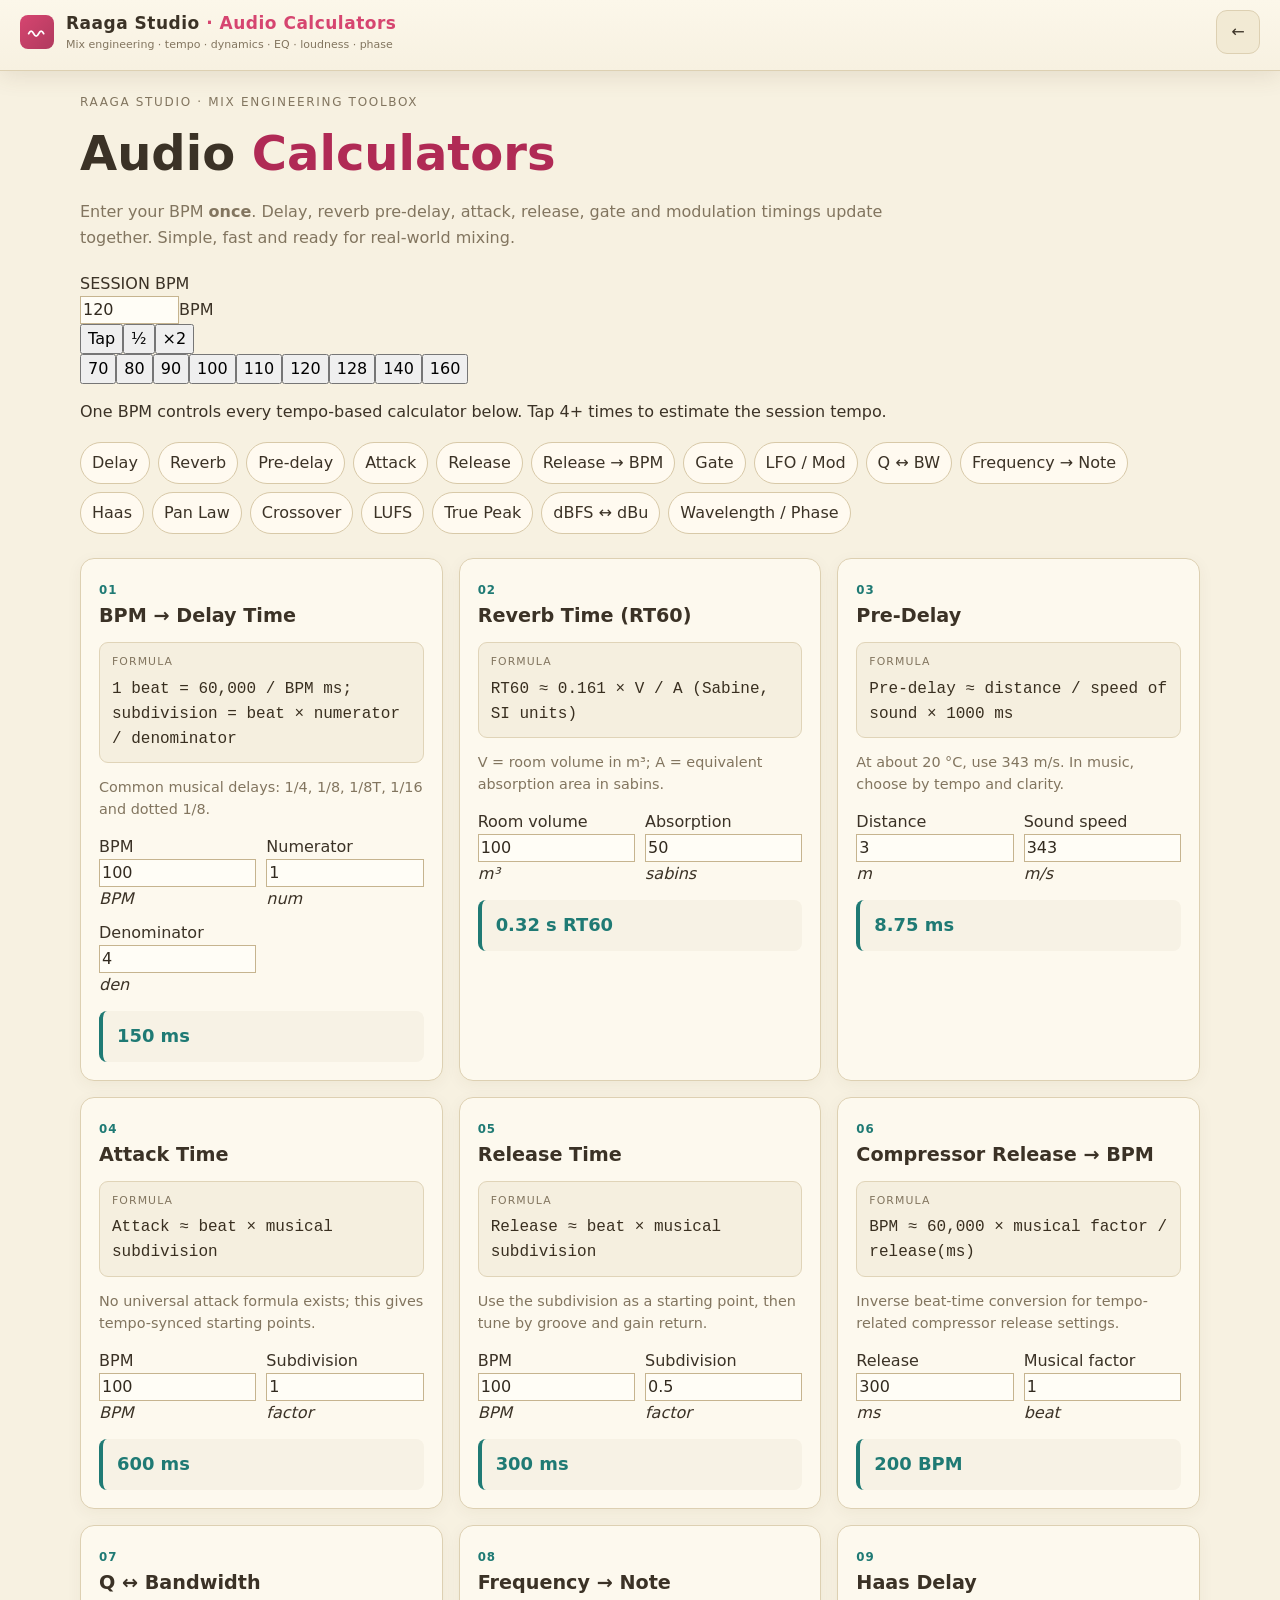
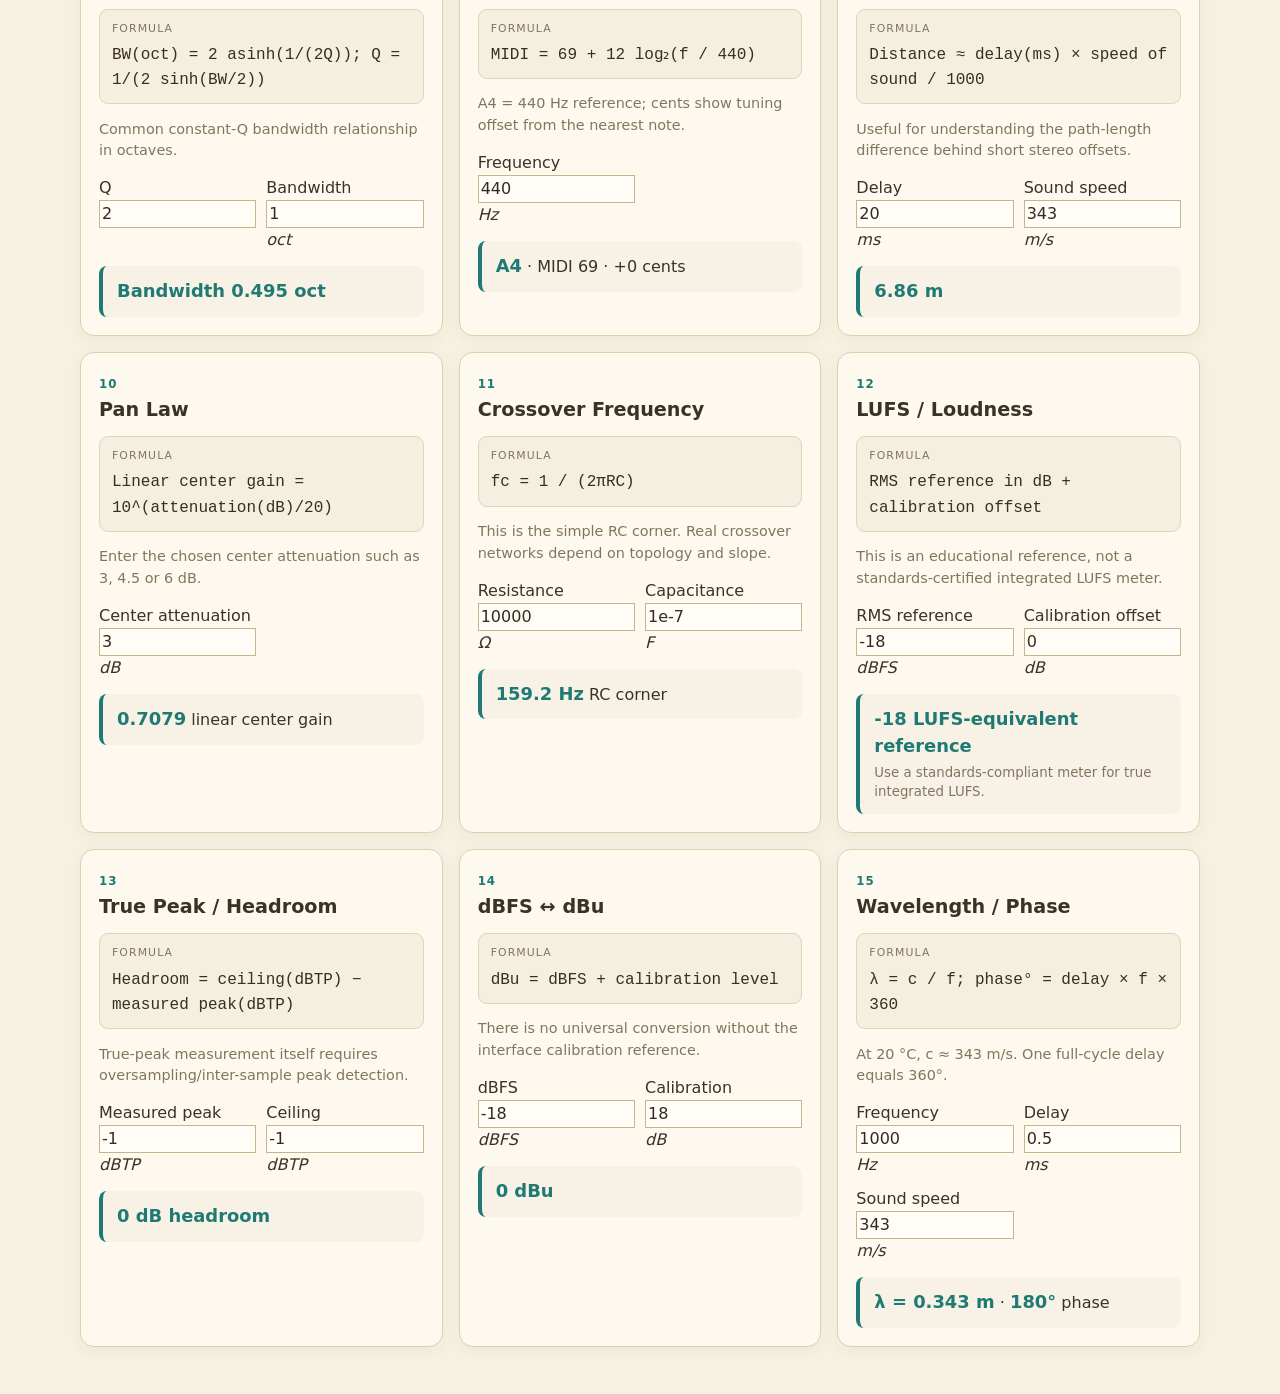
==== commit 30a40269: "Improve audio calculators UX with one shared BPM control" ====
--- a/audio-calculators.html
+++ b/audio-calculators.html
@@ -5,7 +5,7 @@
   <meta name="viewport" content="width=device-width, initial-scale=1, viewport-fit=cover">
   <meta name="theme-color" content="#f7f1e1">
   <meta name="color-scheme" content="light">
-  <meta name="description" content="Raaga Studio audio calculators for delay, reverb, compression, EQ, loudness, headroom, level calibration and phase.">
+  <meta name="description" content="Raaga Studio professional audio calculators for delay, reverb, pre-delay, attack, release, sidechain, EQ, loudness and phase.">
   <title>Raaga Studio · Audio Calculators</title>
   <link rel="stylesheet" href="css/style.css">
   <link rel="stylesheet" href="css/audio-calculators.css">
@@ -14,29 +14,21 @@
 <body>
   <header class="topbar">
     <div class="logo" aria-hidden="true"><svg viewBox="0 0 24 24" fill="none" stroke="#fff" stroke-width="2.2" stroke-linecap="round"><path d="M2 14c2-4 4-4 6 0s4 4 6 0 4-4 6 0"/></svg></div>
-    <div class="brand">
-      <h1>Raaga Studio <span class="brand-flow">· Audio Calculators</span></h1>
-      <p class="tag desktop-tag">Mix engineering · tempo · dynamics · EQ · loudness · phase</p>
-      <p class="tag nav-current">Audio Calculators</p>
-    </div>
+    <div class="brand"><h1>Raaga Studio <span class="brand-flow">· Audio Calculators</span></h1><p class="tag desktop-tag">Mix engineering · tempo · dynamics · EQ · loudness · phase</p><p class="tag nav-current">Audio Calculators</p></div>
     <a class="nav-menu-btn" href="index.html" aria-label="Back to Raaga Studio" style="display:flex!important;text-decoration:none;color:inherit;align-items:center;justify-content:center;">←</a>
   </header>
   <main id="studio-tools">
     <section class="wrap ac-page">
-      <header class="ac-hero">
-        <div>
-          <p class="ac-kicker">Raaga Studio · Mix engineering toolbox</p>
-          <h2>Audio <span>Calculators</span></h2>
-          <p class="ac-sub">15 practical calculators with transparent formulas for tempo-synced effects, dynamics, EQ bandwidth, pitch, stereo timing, loudness, headroom, level calibration, wavelength and phase.</p>
-        </div>
-      </header>
-      <div class="ac-jumps" aria-label="Calculator shortcuts">
-        <button type="button" data-ac-jump="bpm-delay">Delay</button><button type="button" data-ac-jump="reverb">Reverb</button><button type="button" data-ac-jump="predelay">Pre-delay</button><button type="button" data-ac-jump="attack">Attack</button><button type="button" data-ac-jump="release">Release</button><button type="button" data-ac-jump="release-bpm">Release → BPM</button><button type="button" data-ac-jump="q-bandwidth">Q ↔ BW</button><button type="button" data-ac-jump="frequency-note">Frequency → Note</button><button type="button" data-ac-jump="haas">Haas</button><button type="button" data-ac-jump="pan-law">Pan Law</button><button type="button" data-ac-jump="crossover">Crossover</button><button type="button" data-ac-jump="lufs">LUFS</button><button type="button" data-ac-jump="true-peak">True Peak</button><button type="button" data-ac-jump="dbfs-dbu">dBFS ↔ dBu</button><button type="button" data-ac-jump="wavelength-phase">Wavelength / Phase</button>
-      </div>
+      <header class="ac-hero"><div><p class="ac-kicker">Raaga Studio · Mix engineering toolbox</p><h2>Audio <span>Calculators</span></h2><p class="ac-sub">Enter your BPM <strong>once</strong>. Delay, reverb pre-delay, attack, release, gate and modulation timings update together. Simple, fast and ready for real-world mixing.</p></div></header>
+      <section class="ac-tempo-panel" aria-label="Shared tempo controls">
+        <div class="ac-tempo-main"><div class="ac-tempo-label">SESSION BPM</div><div class="ac-tempo-input-wrap"><input id="ac-master-bpm" type="number" inputmode="decimal" min="20" max="300" step="0.1" value="120" aria-label="Session BPM"><span>BPM</span></div><button type="button" id="ac-tap-tempo" class="ac-tempo-btn">Tap</button><button type="button" id="ac-half-tempo" class="ac-tempo-btn">½</button><button type="button" id="ac-double-tempo" class="ac-tempo-btn">×2</button></div>
+        <div class="ac-tempo-presets" aria-label="BPM presets"><button type="button" data-bpm="70">70</button><button type="button" data-bpm="80">80</button><button type="button" data-bpm="90">90</button><button type="button" data-bpm="100">100</button><button type="button" data-bpm="110">110</button><button type="button" data-bpm="120">120</button><button type="button" data-bpm="128">128</button><button type="button" data-bpm="140">140</button><button type="button" data-bpm="160">160</button></div>
+        <div id="ac-tempo-summary" class="ac-tempo-summary"></div><p class="ac-tempo-help">One BPM controls every tempo-based calculator below. Tap 4+ times to estimate the session tempo.</p>
+      </section>
+      <div class="ac-jumps" aria-label="Calculator shortcuts"><button type="button" data-ac-jump="bpm-delay">Delay</button><button type="button" data-ac-jump="reverb">Reverb</button><button type="button" data-ac-jump="predelay">Pre-delay</button><button type="button" data-ac-jump="attack">Attack</button><button type="button" data-ac-jump="release">Release</button><button type="button" data-ac-jump="release-bpm">Release → BPM</button><button type="button" data-ac-jump="gate">Gate</button><button type="button" data-ac-jump="lfo">LFO / Mod</button><button type="button" data-ac-jump="q-bandwidth">Q ↔ BW</button><button type="button" data-ac-jump="frequency-note">Frequency → Note</button><button type="button" data-ac-jump="haas">Haas</button><button type="button" data-ac-jump="pan-law">Pan Law</button><button type="button" data-ac-jump="crossover">Crossover</button><button type="button" data-ac-jump="lufs">LUFS</button><button type="button" data-ac-jump="true-peak">True Peak</button><button type="button" data-ac-jump="dbfs-dbu">dBFS ↔ dBu</button><button type="button" data-ac-jump="wavelength-phase">Wavelength / Phase</button></div>
       <div class="ac-grid" id="ac-grid"></div>
     </section>
   </main>
-  <script src="js/audio-calculators.js"></script>
-  <script>document.addEventListener('DOMContentLoaded', function(){ if(window.AudioCalculators) AudioCalculators.build(); });</script>
+  <script src="js/audio-calculators.js"></script><script>document.addEventListener('DOMContentLoaded', function(){ if(window.AudioCalculators) AudioCalculators.build(); });</script>
 </body>
 </html>
